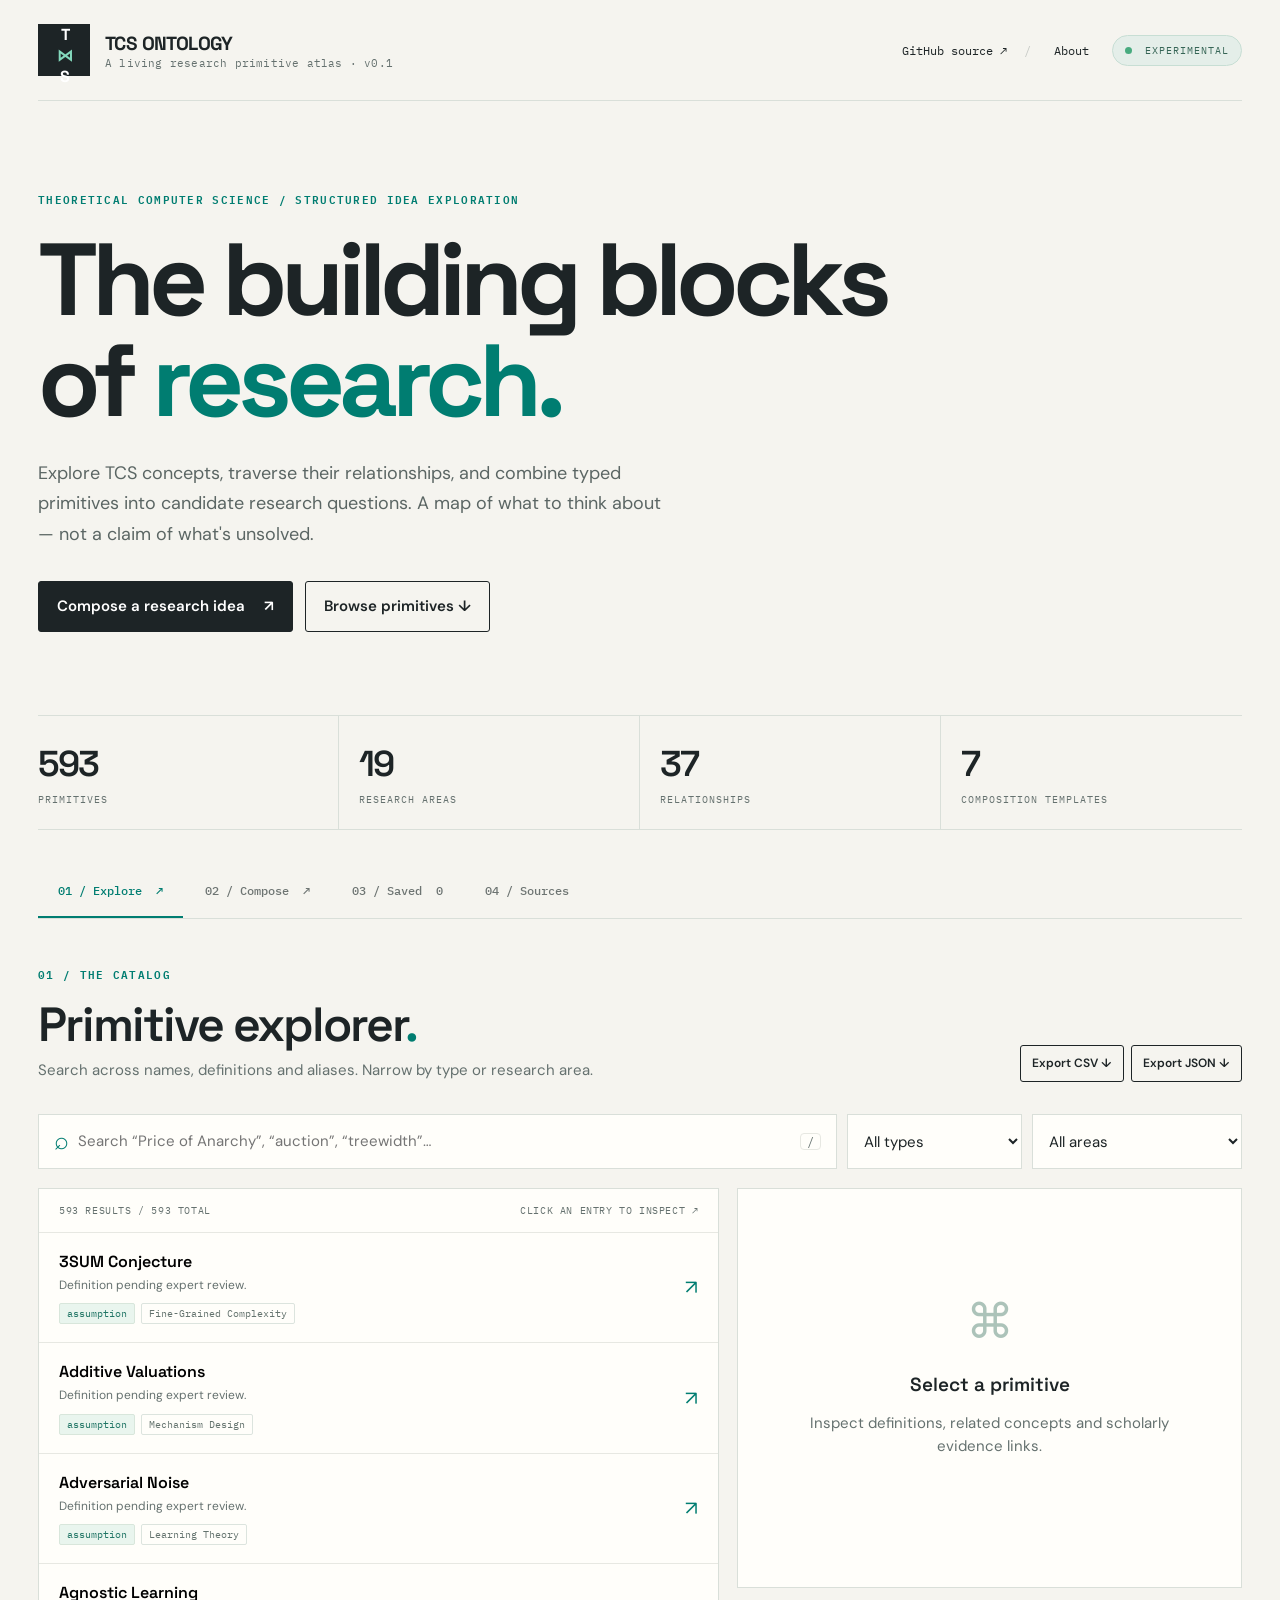
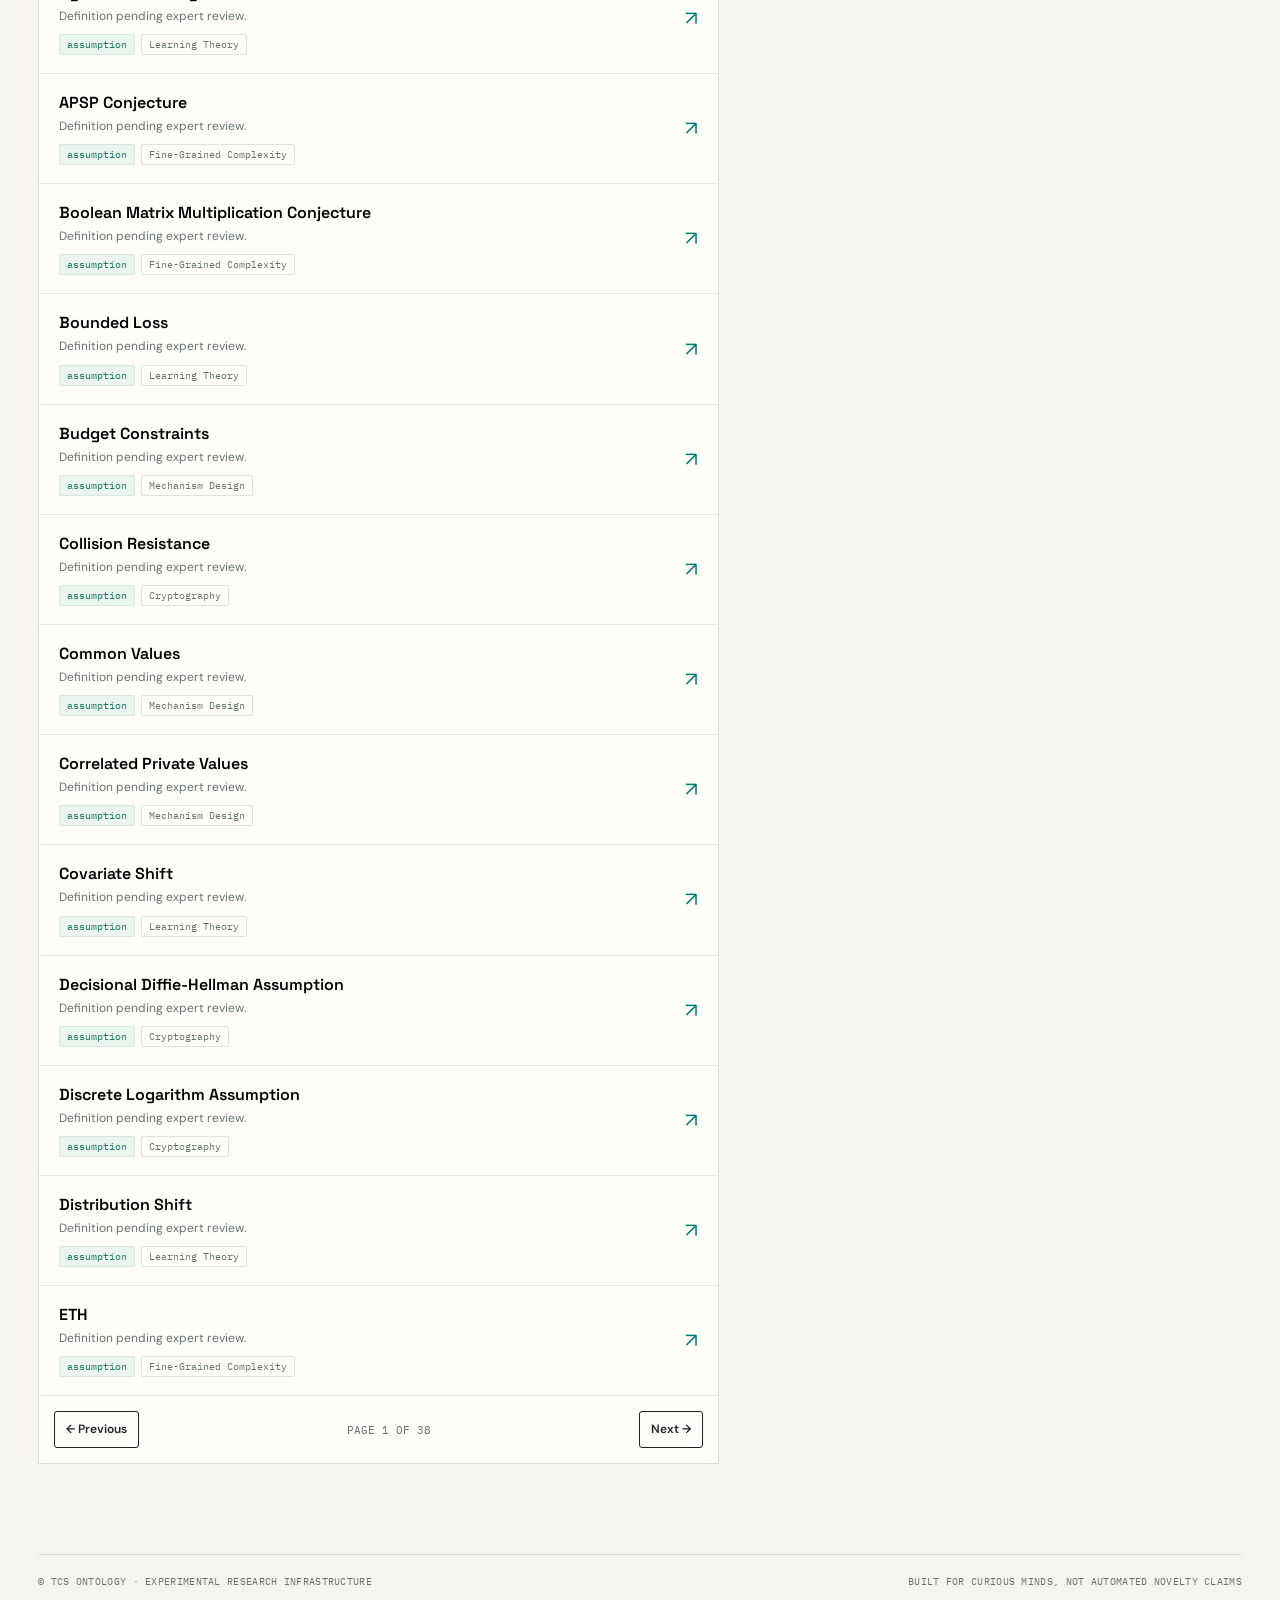
==== tcs-ontology/index.html @ 2e889391 "feat(tcs-ontology): launch interactive searchable atlas and typed idea composer" ====
<!doctype html>
<html lang="en"><head><meta charset="utf-8"/><meta name="viewport" content="width=device-width,initial-scale=1"/><meta name="description" content="TCS Ontology: a typed, open collection of theoretical computer science primitives and a research question composer."/><title>TCS Ontology — Primitive Atlas</title><link rel="stylesheet" href="./styles.css"></head>
<body>
<div class="shell">
<header class="site-head"><div class="logo"><div class="logo-mark">T<span>⋈</span>S</div><div><div class="brand">TCS ONTOLOGY</div><div class="tiny muted">A living research primitive atlas · v0.1</div></div></div><div class="head-right"><a href="https://github.com/wuwenhao2002/wuwenhao2002.github.io/tree/main/tcs-ontology" target="_blank" rel="noopener">GitHub source ↗</a><span class="sep">/</span><button class="text-btn" id="helpButton">About</button><span class="status"><span class="dot"></span> EXPERIMENTAL</span></div></header>
<section class="hero"><div class="eyebrow">THEORETICAL COMPUTER SCIENCE / STRUCTURED IDEA EXPLORATION</div><h1>The building blocks<br>of <em>research.</em></h1><p>Explore TCS concepts, traverse their relationships, and combine typed primitives into candidate research questions. A map of what to think about — not a claim of what's unsolved.</p><div class="hero-actions"><button class="primary" id="goComposer">Compose a research idea <span>↗</span></button><button class="secondary" id="goExplorer">Browse primitives ↓</button></div><div class="hero-grid"><div><strong id="statPrimitives">—</strong><span>PRIMITIVES</span></div><div><strong id="statFields">—</strong><span>RESEARCH AREAS</span></div><div><strong id="statRelations">—</strong><span>RELATIONSHIPS</span></div><div><strong id="statTemplates">—</strong><span>COMPOSITION TEMPLATES</span></div></div></section>
<div class="body-main">
<nav class="tabs" aria-label="Views"><button class="tab active" data-view="explore">01 / Explore <span>↗</span></button><button class="tab" data-view="compose">02 / Compose <span>↗</span></button><button class="tab" data-view="saved">03 / Saved <span id="savedCount">0</span></button><button class="tab" data-view="sources">04 / Sources</button></nav>
<section id="explore" class="view"><div class="section-head"><div><div class="eyebrow">01 / THE CATALOG</div><h2>Primitive explorer<span class="accent-dot">.</span></h2><p>Search across names, definitions and aliases. Narrow by type or research area.</p></div><div class="head-actions"><button class="secondary small" id="downloadCsv">Export CSV ↓</button><button class="secondary small" id="downloadJson">Export JSON ↓</button></div></div>
<div class="search-line"><label class="searchbox"><span class="searchicon">⌕</span><input id="search" type="search" placeholder="Search “Price of Anarchy”, “auction”, “treewidth”…" autocomplete="off"/><span class="shortcut">/</span></label><select id="kindFilter" aria-label="Filter type"><option value="">All types</option></select><select id="areaFilter" aria-label="Filter field"><option value="">All areas</option></select></div>
<div class="catalog-layout"><div class="results"><div class="results-meta"><span id="resultCount">Loading…</span><span>CLICK AN ENTRY TO INSPECT ↗</span></div><div class="result-list" id="resultList"></div><div class="pagination"><button class="secondary small" id="prevPage">← Previous</button><span id="pageNumber"></span><button class="secondary small" id="nextPage">Next →</button></div></div><aside class="inspector" id="inspector"><div class="empty-state"><div class="big-glyph">⌘</div><strong>Select a primitive</strong><p>Inspect definitions, related concepts and scholarly evidence links.</p></div></aside></div>
</section>
<section id="compose" class="view hidden"><div class="section-head"><div><div class="eyebrow">02 / THE IDEA LAB</div><h2>Research composer<span class="accent-dot">.</span></h2><p>Build candidate questions by combining primitives in typed slots, with contextual warnings.</p></div></div>
<div class="composer-grid"><div class="composer-form"><label class="field-label" for="ruleSelect">RESEARCH PATTERN</label><select id="ruleSelect"></select><p class="form-hint" id="ruleDesc"></p><div id="slotControls"></div><div class="composer-buttons"><button id="generateButton" class="primary">Generate candidate ↗</button><button id="shuffleButton" class="secondary">↻ Randomize slots</button></div><p class="caveat-inline">⚠ Suggested combinations are not necessarily well-posed, novel, or open research problems. Always specify mathematical models and verify literature.</p></div><div class="output"><div class="eyebrow">GENERATED HYPOTHESIS</div><div id="ideaOutput" class="generated-placeholder">Select a pattern and click “Generate candidate” to construct a research direction.</div><div class="output-actions"><button class="secondary small" id="saveIdea" disabled>☆ Save idea</button><button class="secondary small" id="copyIdea" disabled>Copy ↗</button><button class="secondary small" id="downloadIdeas">Export saved JSON ↓</button></div><div id="ideaEvidence"></div><div class="idea-notice"><strong>Interpretation ≠ validation</strong><p>A generated title is a prompt for investigation, not evidence of originality. The evidence box only reports manually linked literature; a blank result means “not checked.”</p></div></div></div>
</section>
<section id="saved" class="view hidden"><div class="section-head"><div><div class="eyebrow">03 / YOUR WORKSPACE</div><h2>Saved ideas<span class="accent-dot">.</span></h2><p>Saved locally in your browser. Export before clearing browser data or switching devices.</p></div></div><div id="savedList" class="saved-list"></div></section>
<section id="sources" class="view hidden"><div class="section-head"><div><div class="eyebrow">04 / PROVENANCE</div><h2>Sources & methodology<span class="accent-dot">.</span></h2><p>Source pointers, inspirations, and limits of this initial release.</p></div></div><div class="source-note">This is an <strong>original editorial seed</strong>, not a bulk import of OpenAlex or CSO. Bibliographic sources linked below are not endorsements of every ontology entry. Individual definitions require review. “Related literature” never implies a specific theorem unless its scope explicitly says so.</div><div id="sourceList" class="source-list"></div></section>
</div>
<footer><span>© TCS ONTOLOGY · EXPERIMENTAL RESEARCH INFRASTRUCTURE</span><span>BUILT FOR CURIOUS MINDS, NOT AUTOMATED NOVELTY CLAIMS</span></footer></div>
<div id="toast" class="toast" role="status" aria-live="polite"></div>
<dialog id="about"><form method="dialog"><button class="close-dialog" aria-label="Close">×</button></form><div class="eyebrow">ABOUT THE PROJECT</div><h2>TCS Ontology</h2><p>Machine-readable theoretical CS primitives and typed rules to help researchers and AI systems explore combinations of problems, models, methods, assumptions and properties.</p><p>Currently a curated-but-unreviewed seed covering multiple TCS areas. Blank definitions are deliberate TODOs. To propose corrections, open a GitHub pull request and include citations and precise mathematical scope.</p><p><a href="./README.md" target="_blank">Read project documentation ↗</a></p></dialog>
<script src="./app.js" defer></script></body></html>
---- tcs-ontology/styles.css ----
@import url('https://fonts.googleapis.com/css2?family=DM+Sans:wght@400;500;600;700&family=IBM+Plex+Mono:wght@400;500;600&family=Space+Grotesk:wght@400;500;600;700&display=swap');
:root{--bg:#f5f4ef;--panel:#fffefa;--ink:#1d2426;--muted:#65716f;--border:#d9dfd9;--line:#e7e8e2;--teal:#007d71;--tint:#e0f3ed;--orange:#e97238}
*{box-sizing:border-box}html{scroll-behavior:smooth}body{margin:0;background:var(--bg);color:var(--ink);font:15px/1.55 'DM Sans',sans-serif}button,input,select{font:inherit}button{cursor:pointer}a{color:inherit;text-decoration:none}a:hover{color:var(--teal)}.shell{max-width:1320px;margin:auto;padding:0 38px}.site-head{display:flex;align-items:center;justify-content:space-between;padding:24px 0;border-bottom:1px solid var(--border)}.logo{display:flex;align-items:center;gap:15px}.logo-mark{display:grid;place-items:center;width:52px;height:52px;background:var(--ink);color:white;font:700 16px 'Space Grotesk';letter-spacing:-2px}.logo-mark span{color:#83d8bc}.brand{font:700 19px 'Space Grotesk';letter-spacing:-.6px}.tiny{font:11px 'IBM Plex Mono';letter-spacing:.2px}.muted{color:var(--muted)}.head-right{display:flex;gap:17px;align-items:center;font:12px 'IBM Plex Mono'}.text-btn{background:none;border:0;color:inherit}.sep{color:#c6c9c5}.status{background:#e4eee9;border:1px solid #c7ded4;border-radius:100px;padding:8px 12px;color:#366556;font:10px 'IBM Plex Mono';letter-spacing:1px}.dot{display:inline-block;background:#48ab7f;width:7px;height:7px;border-radius:50%;margin-right:6px}.hero{padding:88px 0 0}.eyebrow{font:600 11px 'IBM Plex Mono',monospace;color:var(--teal);letter-spacing:1.3px}.hero h1{font:700 clamp(60px,8vw,112px)/.99 'Space Grotesk';letter-spacing:-6px;margin:21px 0 26px}.hero h1 em{font-style:normal;color:var(--teal)}.hero p{max-width:625px;font-size:18px;color:#5b6664;line-height:1.7}.hero-actions{display:flex;gap:12px;margin-top:31px}.primary,.secondary{display:inline-flex;align-items:center;justify-content:center;gap:19px;border-radius:3px;padding:13px 18px;border:1px solid var(--ink);font-weight:600;transition:.16s}.primary{background:var(--ink);color:white}.primary:hover{background:var(--teal);border-color:var(--teal)}.secondary{background:transparent;color:var(--ink)}.secondary:hover{background:#e6ece7}.small{padding:8px 11px;font-size:12px;gap:5px}.hero-grid{margin-top:83px;display:grid;grid-template-columns:repeat(4,1fr);border-top:1px solid var(--border);border-bottom:1px solid var(--border)}.hero-grid>div{display:flex;flex-direction:column;gap:6px;padding:25px 20px 23px;border-right:1px solid var(--border)}.hero-grid>div:first-child{padding-left:0}.hero-grid>div:last-child{border-right:none}.hero-grid strong{font:600 36px 'Space Grotesk';letter-spacing:-2px}.hero-grid span{font:10px 'IBM Plex Mono';color:var(--muted);letter-spacing:1px}.body-main{margin-top:35px}.tabs{display:flex;gap:2px;border-bottom:1px solid var(--border);flex-wrap:wrap}.tab{border:0;background:transparent;color:#6d7472;font:500 12px 'IBM Plex Mono';padding:18px 20px;border-bottom:2px solid transparent}.tab.active{color:var(--teal);border-bottom-color:var(--teal)}.tab span{margin-left:7px}.view{padding:45px 0 90px}.hidden{display:none!important}.section-head{display:flex;justify-content:space-between;align-items:end;gap:20px;margin-bottom:32px}.section-head h2{font:600 clamp(34px,4vw,48px) 'Space Grotesk';letter-spacing:-2px;margin:11px 0 4px}.section-head p{margin:0;color:var(--muted);max-width:610px}.accent-dot{color:var(--teal)}.head-actions{display:flex;gap:7px}.search-line{display:grid;grid-template-columns:1fr 175px 210px;gap:10px;margin-bottom:19px}.searchbox{display:flex;align-items:center;gap:9px;background:var(--panel);border:1px solid var(--border);padding:0 15px}.searchbox:focus-within{border-color:var(--teal)}.searchicon{font-size:25px;color:var(--teal)}input[type=search]{width:100%;padding:15px 0;border:0;background:none;outline:none;min-width:0}.shortcut{border:1px solid var(--line);padding:0 6px;color:var(--muted);border-radius:4px;font:12px 'IBM Plex Mono'}select{border:1px solid var(--border);background:var(--panel);padding:13px 12px;min-width:0;max-width:100%;color:var(--ink);outline-color:var(--teal)}.catalog-layout{display:grid;grid-template-columns:minmax(0,1.35fr) minmax(340px,1fr);gap:18px;align-items:start}.results,.inspector,.composer-form,.output{background:var(--panel);border:1px solid var(--border)}.results-meta{display:flex;justify-content:space-between;padding:15px 20px;border-bottom:1px solid var(--line);font:10px 'IBM Plex Mono';color:var(--muted);letter-spacing:.6px}.result-item{padding:18px 20px;border:0;border-bottom:1px solid var(--line);width:100%;text-align:left;background:transparent;display:flex;justify-content:space-between;align-items:center;gap:8px}.result-item:hover,.result-item.selected{background:#f0f6f1}.result-title{font:600 16px 'Space Grotesk';margin-bottom:4px}.result-desc{font-size:12px;color:var(--muted);line-height:1.6;display:-webkit-box;-webkit-box-orient:vertical;-webkit-line-clamp:2;overflow:hidden}.chips{display:flex;gap:6px;flex-wrap:wrap;margin-top:8px}.chip{display:inline-block;border:1px solid #dce4de;color:#64736e;padding:3px 7px;border-radius:2px;font:10px 'IBM Plex Mono'}.chip.kind{background:#e9f5ee;border-color:#d8e6db;color:#207565}.arrow{font-size:20px;color:var(--teal);flex-shrink:0}.pagination{display:flex;justify-content:space-between;align-items:center;gap:10px;padding:15px}.pagination span{font:11px 'IBM Plex Mono';color:var(--muted)}.inspector{position:sticky;top:15px;min-height:400px;padding:26px}.empty-state{text-align:center;padding:70px 30px;color:var(--muted)}.empty-state strong{display:block;color:var(--ink);font:600 19px 'Space Grotesk';margin:12px 0}.big-glyph{font-size:48px;color:#acc3b9}.detail-id{font:11px 'IBM Plex Mono';color:var(--teal);word-break:break-all}.detail-title{font:600 30px/1.2 'Space Grotesk';letter-spacing:-1px;margin:15px 0}.detail-intro{color:#505f5b;line-height:1.8}.detail-sub{font:600 11px 'IBM Plex Mono';letter-spacing:.8px;margin:23px 0 10px;color:#67736e}.detail-link{background:#f1f5f0;border:1px solid #e1e7df;display:inline-flex;padding:7px 10px;margin:4px 5px 0 0;font-size:12px;color:var(--teal);text-align:left}.detail-link:hover{background:#dfece3}.detail-pair{display:grid;grid-template-columns:105px 1fr;border-bottom:1px solid var(--line);padding:10px 0;font-size:12px;gap:10px}.detail-pair span:first-child{color:var(--muted)}.review{display:inline-flex;background:#fff1d9;color:#88611b;padding:5px 8px;font:10px 'IBM Plex Mono';margin-top:8px}.composer-grid{display:grid;grid-template-columns:minmax(0,.95fr) minmax(0,1.05fr);gap:20px}.composer-form,.output{padding:27px}.field-label{display:block;margin:0 0 8px;color:#59655f;letter-spacing:1px;font:11px 'IBM Plex Mono'}.composer-form select{display:block;width:100%;margin-bottom:11px}.form-hint,.caveat-inline{color:var(--muted);font-size:12px;line-height:1.7}.slot-row{margin-top:22px}.composer-buttons{display:flex;flex-wrap:wrap;gap:9px;margin-top:28px}.caveat-inline{margin-top:22px;border-top:1px solid var(--line);padding-top:15px}.output{background:#19322e;color:#e9f1eb;min-height:380px}.output .eyebrow{color:#91dbbc}.generated-placeholder{font:500 26px/1.35 'Space Grotesk';margin:32px 0 45px;letter-spacing:-.7px;color:#e2eae4;min-height:70px}.output-actions{display:flex;flex-wrap:wrap;gap:8px}.output .secondary{border-color:#59726c;color:#e9f4ef}.output .secondary:hover{background:#31514a}.output button:disabled{opacity:.35;cursor:not-allowed}.idea-notice{border-top:1px solid #36524b;margin-top:33px;padding-top:22px;font-size:12px;color:#a8bfb7}.idea-notice strong{color:#cde5d7}.evidence{background:#25443b;border:1px solid #4a695f;margin-top:22px;padding:14px;font-size:12px;line-height:1.7}.evidence a{color:#a3e0c0;text-decoration:underline}.saved-list{display:grid;gap:12px}.saved-item{background:var(--panel);border:1px solid var(--border);padding:20px;display:flex;gap:14px;justify-content:space-between}.saved-item strong{font:600 18px 'Space Grotesk';display:block}.saved-item small{color:var(--muted)}.saved-empty{padding:50px;text-align:center;border:1px dashed var(--border);color:var(--muted)}.source-note{background:#edf3ed;border-left:3px solid var(--teal);padding:17px 20px;line-height:1.7;color:#4a6057}.source-list{display:grid;grid-template-columns:1fr 1fr;gap:12px;margin-top:20px}.source{background:var(--panel);border:1px solid var(--border);padding:20px}.source h3{font:600 17px 'Space Grotesk';margin:4px 0}.source p{font-size:12px;color:var(--muted);margin-bottom:0}.source-label{font:10px 'IBM Plex Mono';color:var(--teal)}.toast{position:fixed;bottom:26px;right:30px;background:var(--ink);color:white;padding:11px 16px;font-size:12px;box-shadow:0 10px 25px #0002;opacity:0;pointer-events:none;transform:translateY(8px);transition:.2s}.toast.show{opacity:1;transform:translateY(0)}footer{border-top:1px solid var(--border);display:flex;justify-content:space-between;gap:12px;padding:20px 0 35px;font:10px 'IBM Plex Mono';letter-spacing:.3px;color:var(--muted)}dialog{max-width:560px;width:calc(100vw - 30px);border:1px solid var(--border);padding:30px;background:var(--panel);box-shadow:0 20px 50px #0004}dialog::backdrop{background:#101e1bbb}dialog h2{font:600 30px 'Space Grotesk'}dialog p{color:var(--muted)}dialog a{text-decoration:underline}.close-dialog{border:0;background:transparent;font-size:26px;float:right}
@media(max-width:950px){.shell{padding:0 20px}.catalog-layout{grid-template-columns:1fr}.inspector{position:static}.composer-grid{grid-template-columns:1fr}.search-line{grid-template-columns:1fr 1fr}.searchbox{grid-column:1/-1}.hero h1{letter-spacing:-4px}.head-right .sep,.head-right .status{display:none}}
@media(max-width:650px){.site-head{align-items:start}.head-right{gap:10px}.head-right a{display:none}.hero{padding-top:60px}.hero h1{font-size:58px;letter-spacing:-4px}.hero p{font-size:16px}.hero-grid{grid-template-columns:repeat(2,1fr);margin-top:55px}.hero-grid>div:nth-child(2){border-right:0}.hero-grid>div:nth-child(3){padding-left:0;border-top:1px solid var(--border)}.hero-grid>div:nth-child(4){border-top:1px solid var(--border)}.section-head{display:block}.head-actions{margin-top:17px}.search-line{grid-template-columns:1fr}.searchbox{grid-column:1}.tabs .tab{padding:13px 9px;font-size:10px}.source-list{grid-template-columns:1fr}footer{display:block}.hero-actions{flex-direction:column;align-items:start}.composer-form,.output{padding:20px}.generated-placeholder{font-size:24px}}
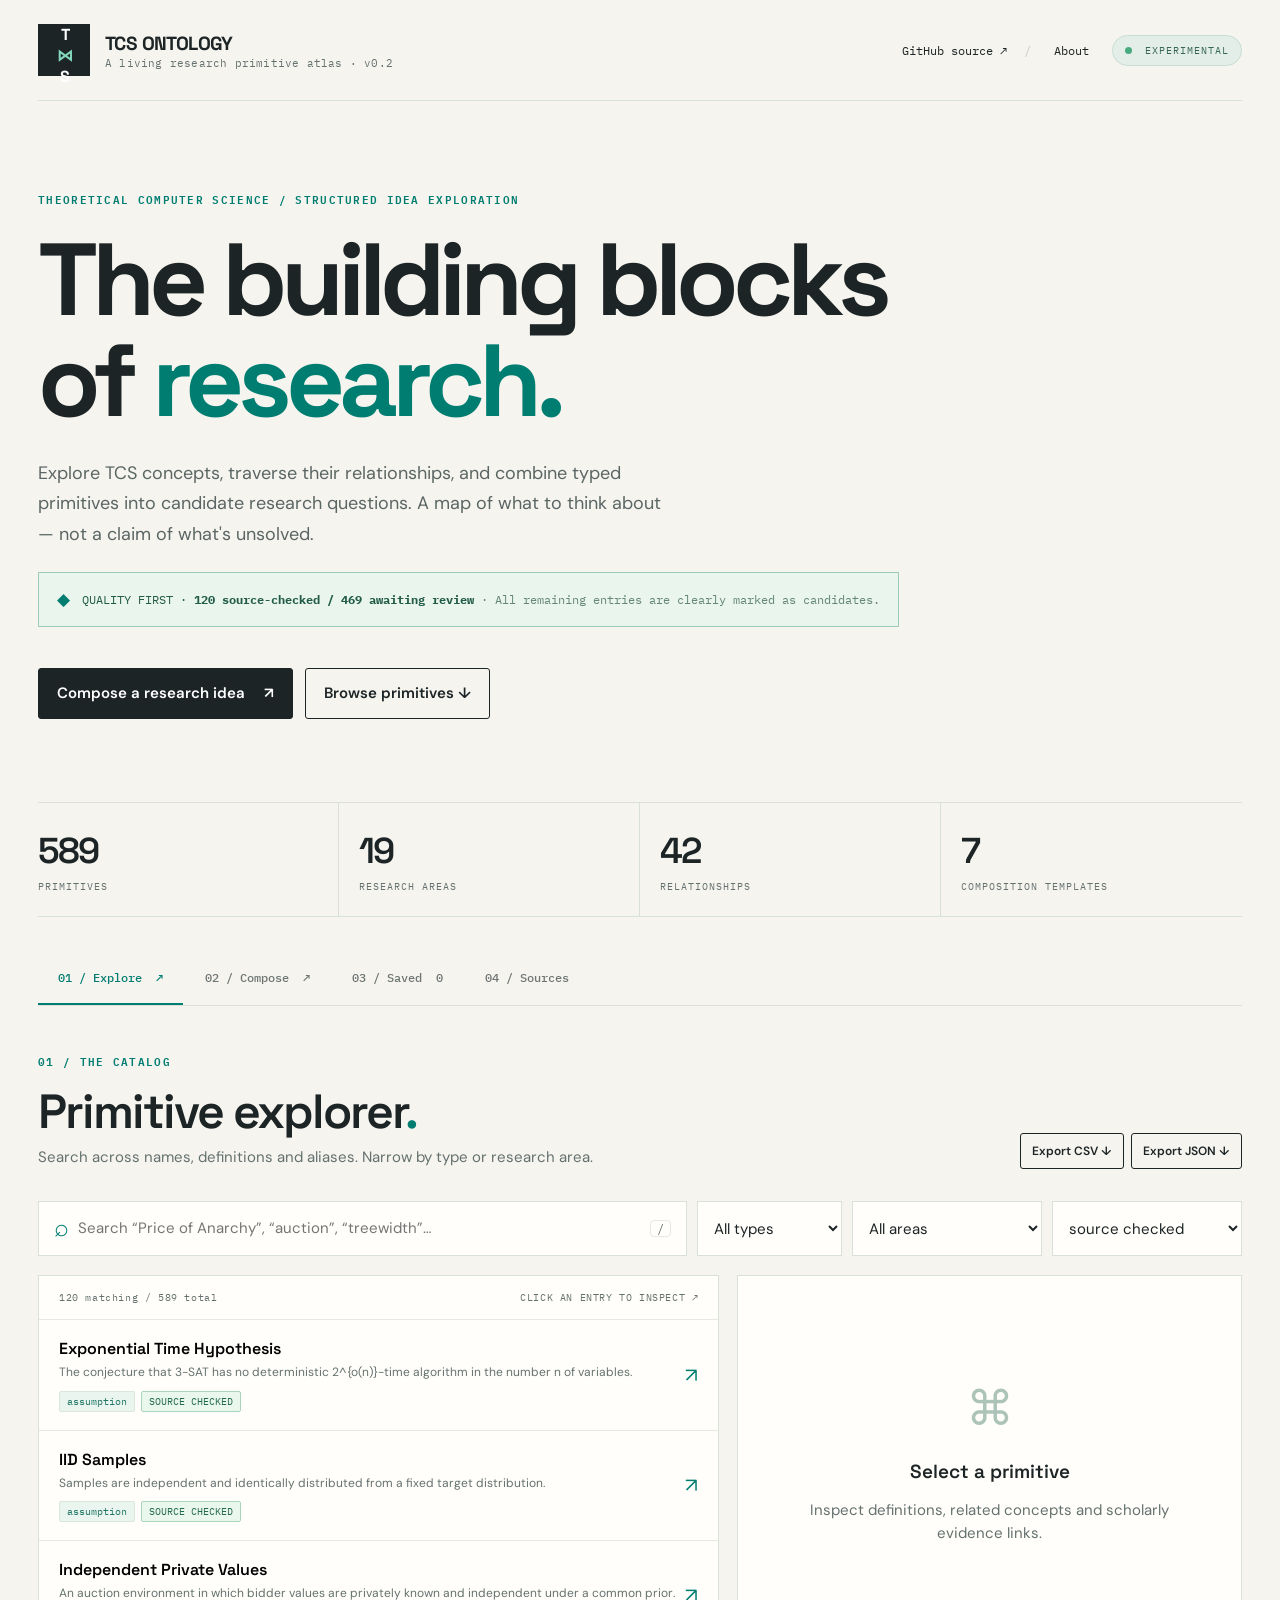
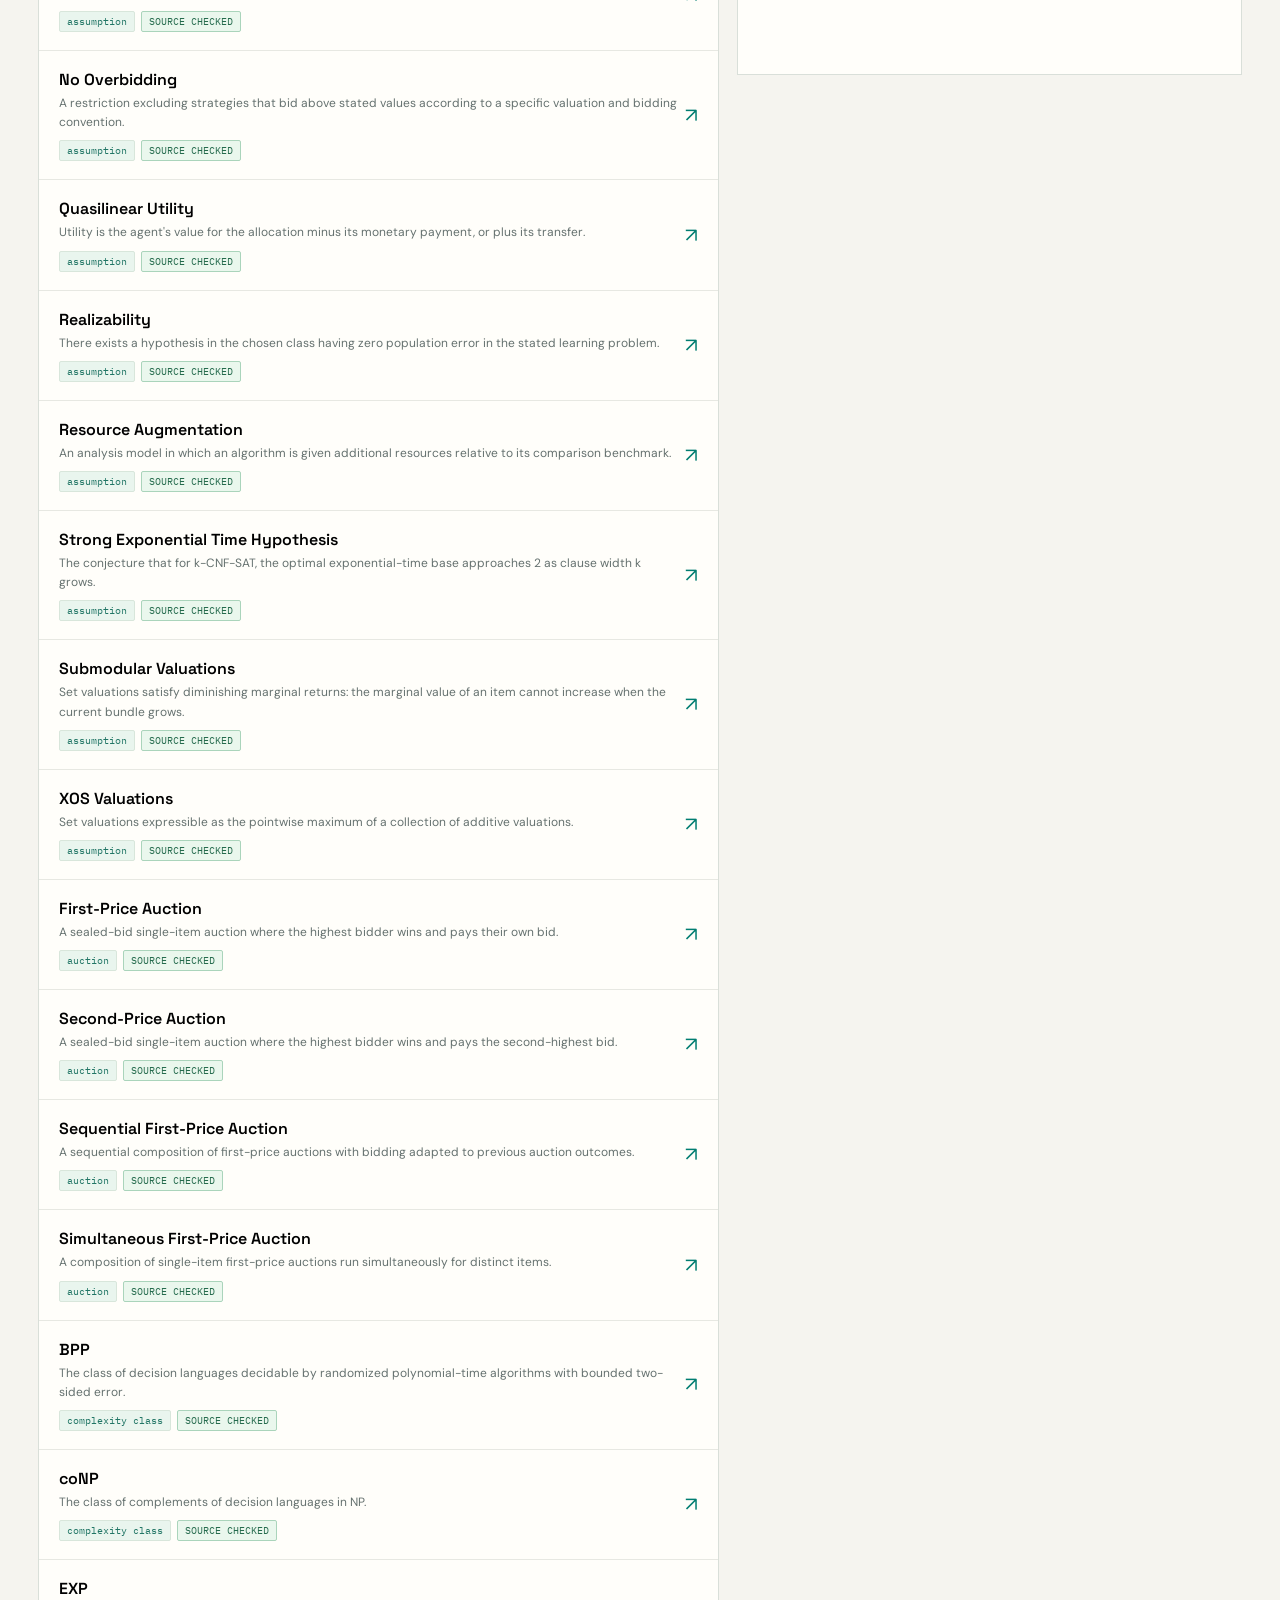
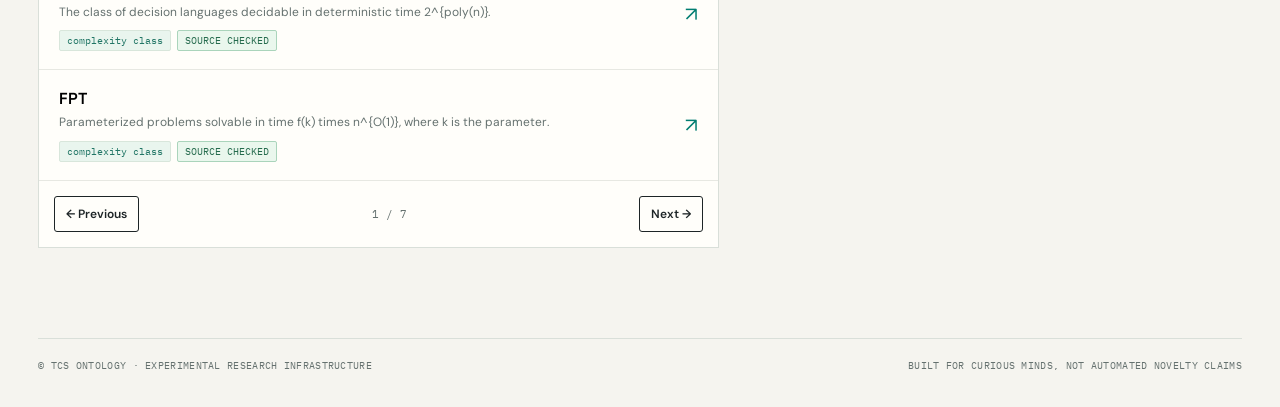
==== commit e067eaf1: "feat(ui): quality-first catalog, evidence graph, constrained composer and safe deep links" ====
--- a/tcs-ontology/index.html
+++ b/tcs-ontology/index.html
@@ -2,19 +2,19 @@
 <html lang="en"><head><meta charset="utf-8"/><meta name="viewport" content="width=device-width,initial-scale=1"/><meta name="description" content="TCS Ontology: a typed, open collection of theoretical computer science primitives and a research question composer."/><title>TCS Ontology — Primitive Atlas</title><link rel="stylesheet" href="./styles.css"></head>
 <body>
 <div class="shell">
-<header class="site-head"><div class="logo"><div class="logo-mark">T<span>⋈</span>S</div><div><div class="brand">TCS ONTOLOGY</div><div class="tiny muted">A living research primitive atlas · v0.1</div></div></div><div class="head-right"><a href="https://github.com/wuwenhao2002/wuwenhao2002.github.io/tree/main/tcs-ontology" target="_blank" rel="noopener">GitHub source ↗</a><span class="sep">/</span><button class="text-btn" id="helpButton">About</button><span class="status"><span class="dot"></span> EXPERIMENTAL</span></div></header>
-<section class="hero"><div class="eyebrow">THEORETICAL COMPUTER SCIENCE / STRUCTURED IDEA EXPLORATION</div><h1>The building blocks<br>of <em>research.</em></h1><p>Explore TCS concepts, traverse their relationships, and combine typed primitives into candidate research questions. A map of what to think about — not a claim of what's unsolved.</p><div class="hero-actions"><button class="primary" id="goComposer">Compose a research idea <span>↗</span></button><button class="secondary" id="goExplorer">Browse primitives ↓</button></div><div class="hero-grid"><div><strong id="statPrimitives">—</strong><span>PRIMITIVES</span></div><div><strong id="statFields">—</strong><span>RESEARCH AREAS</span></div><div><strong id="statRelations">—</strong><span>RELATIONSHIPS</span></div><div><strong id="statTemplates">—</strong><span>COMPOSITION TEMPLATES</span></div></div></section>
+<header class="site-head"><div class="logo"><div class="logo-mark">T<span>⋈</span>S</div><div><div class="brand">TCS ONTOLOGY</div><div class="tiny muted">A living research primitive atlas · v0.2</div></div></div><div class="head-right"><a href="https://github.com/wuwenhao2002/wuwenhao2002.github.io/tree/main/tcs-ontology" target="_blank" rel="noopener">GitHub source ↗</a><span class="sep">/</span><button class="text-btn" id="helpButton">About</button><span class="status"><span class="dot"></span> EXPERIMENTAL</span></div></header>
+<section class="hero"><div class="eyebrow">THEORETICAL COMPUTER SCIENCE / STRUCTURED IDEA EXPLORATION</div><h1>The building blocks<br>of <em>research.</em></h1><p>Explore TCS concepts, traverse their relationships, and combine typed primitives into candidate research questions. A map of what to think about — not a claim of what's unsolved.</p><div class="quality-banner"><span class="quality-icon">◆</span><span>QUALITY FIRST · <strong id="reviewedStat">Loading reviewed coverage…</strong><span class="quality-sub"> · All remaining entries are clearly marked as candidates.</span></span></div><div class="hero-actions"><button class="primary" id="goComposer">Compose a research idea <span>↗</span></button><button class="secondary" id="goExplorer">Browse primitives ↓</button></div><div class="hero-grid"><div><strong id="statPrimitives">—</strong><span>PRIMITIVES</span></div><div><strong id="statFields">—</strong><span>RESEARCH AREAS</span></div><div><strong id="statRelations">—</strong><span>RELATIONSHIPS</span></div><div><strong id="statTemplates">—</strong><span>COMPOSITION TEMPLATES</span></div></div></section>
 <div class="body-main">
 <nav class="tabs" aria-label="Views"><button class="tab active" data-view="explore">01 / Explore <span>↗</span></button><button class="tab" data-view="compose">02 / Compose <span>↗</span></button><button class="tab" data-view="saved">03 / Saved <span id="savedCount">0</span></button><button class="tab" data-view="sources">04 / Sources</button></nav>
 <section id="explore" class="view"><div class="section-head"><div><div class="eyebrow">01 / THE CATALOG</div><h2>Primitive explorer<span class="accent-dot">.</span></h2><p>Search across names, definitions and aliases. Narrow by type or research area.</p></div><div class="head-actions"><button class="secondary small" id="downloadCsv">Export CSV ↓</button><button class="secondary small" id="downloadJson">Export JSON ↓</button></div></div>
-<div class="search-line"><label class="searchbox"><span class="searchicon">⌕</span><input id="search" type="search" placeholder="Search “Price of Anarchy”, “auction”, “treewidth”…" autocomplete="off"/><span class="shortcut">/</span></label><select id="kindFilter" aria-label="Filter type"><option value="">All types</option></select><select id="areaFilter" aria-label="Filter field"><option value="">All areas</option></select></div>
+<div id="loadingState" class="loading-state" role="status">Loading validated knowledge base…</div><div class="search-line"><label class="searchbox"><span class="searchicon">⌕</span><input id="search" type="search" placeholder="Search “Price of Anarchy”, “auction”, “treewidth”…" autocomplete="off"/><span class="shortcut">/</span></label><select id="kindFilter" aria-label="Filter type"><option value="">All types</option></select><select id="areaFilter" aria-label="Filter field"><option value="">All areas</option></select><select id="reviewFilter" aria-label="Filter review status"><option value="source_checked">Source checked</option></select></div>
 <div class="catalog-layout"><div class="results"><div class="results-meta"><span id="resultCount">Loading…</span><span>CLICK AN ENTRY TO INSPECT ↗</span></div><div class="result-list" id="resultList"></div><div class="pagination"><button class="secondary small" id="prevPage">← Previous</button><span id="pageNumber"></span><button class="secondary small" id="nextPage">Next →</button></div></div><aside class="inspector" id="inspector"><div class="empty-state"><div class="big-glyph">⌘</div><strong>Select a primitive</strong><p>Inspect definitions, related concepts and scholarly evidence links.</p></div></aside></div>
 </section>
 <section id="compose" class="view hidden"><div class="section-head"><div><div class="eyebrow">02 / THE IDEA LAB</div><h2>Research composer<span class="accent-dot">.</span></h2><p>Build candidate questions by combining primitives in typed slots, with contextual warnings.</p></div></div>
-<div class="composer-grid"><div class="composer-form"><label class="field-label" for="ruleSelect">RESEARCH PATTERN</label><select id="ruleSelect"></select><p class="form-hint" id="ruleDesc"></p><div id="slotControls"></div><div class="composer-buttons"><button id="generateButton" class="primary">Generate candidate ↗</button><button id="shuffleButton" class="secondary">↻ Randomize slots</button></div><p class="caveat-inline">⚠ Suggested combinations are not necessarily well-posed, novel, or open research problems. Always specify mathematical models and verify literature.</p></div><div class="output"><div class="eyebrow">GENERATED HYPOTHESIS</div><div id="ideaOutput" class="generated-placeholder">Select a pattern and click “Generate candidate” to construct a research direction.</div><div class="output-actions"><button class="secondary small" id="saveIdea" disabled>☆ Save idea</button><button class="secondary small" id="copyIdea" disabled>Copy ↗</button><button class="secondary small" id="downloadIdeas">Export saved JSON ↓</button></div><div id="ideaEvidence"></div><div class="idea-notice"><strong>Interpretation ≠ validation</strong><p>A generated title is a prompt for investigation, not evidence of originality. The evidence box only reports manually linked literature; a blank result means “not checked.”</p></div></div></div>
+<div class="composer-policy"><label><input type="checkbox" checked id="composerChecked"/> Prefer source-checked primitives only</label><p>Mathematical compatibility is scoped to explicitly described models. Known incompatible tuples are excluded; unlisted combinations remain unverified.</p></div><div class="composer-grid"><div class="composer-form"><label class="field-label" for="ruleSelect">RESEARCH PATTERN</label><select id="ruleSelect"></select><p class="form-hint" id="ruleDesc"></p><div id="slotControls"></div><div class="composer-buttons"><button id="generateButton" class="primary">Generate candidate ↗</button><button id="shuffleButton" class="secondary">↻ Randomize slots</button></div><p class="caveat-inline">⚠ Suggested combinations are not necessarily well-posed, novel, or open research problems. Always specify mathematical models and verify literature.</p></div><div class="output"><div class="eyebrow">GENERATED HYPOTHESIS</div><div id="ideaOutput" class="generated-placeholder">Select a pattern and click “Generate candidate” to construct a research direction.</div><div class="output-actions"><button class="secondary small" id="saveIdea" disabled>☆ Save idea</button><button class="secondary small" id="copyIdea" disabled>Copy ↗</button><button class="secondary small" id="downloadIdeas">Export saved JSON ↓</button></div><div id="ideaEvidence"></div><div class="idea-notice"><strong>Interpretation ≠ validation</strong><p>A generated title is a prompt for investigation, not evidence of originality. The evidence box only reports manually linked literature; a blank result means “not checked.”</p></div></div></div>
 </section>
 <section id="saved" class="view hidden"><div class="section-head"><div><div class="eyebrow">03 / YOUR WORKSPACE</div><h2>Saved ideas<span class="accent-dot">.</span></h2><p>Saved locally in your browser. Export before clearing browser data or switching devices.</p></div></div><div id="savedList" class="saved-list"></div></section>
-<section id="sources" class="view hidden"><div class="section-head"><div><div class="eyebrow">04 / PROVENANCE</div><h2>Sources & methodology<span class="accent-dot">.</span></h2><p>Source pointers, inspirations, and limits of this initial release.</p></div></div><div class="source-note">This is an <strong>original editorial seed</strong>, not a bulk import of OpenAlex or CSO. Bibliographic sources linked below are not endorsements of every ontology entry. Individual definitions require review. “Related literature” never implies a specific theorem unless its scope explicitly says so.</div><div id="sourceList" class="source-list"></div></section>
+<section id="sources" class="view hidden"><div class="section-head"><div><div class="eyebrow">04 / PROVENANCE</div><h2>Sources & methodology<span class="accent-dot">.</span></h2><p>Source pointers, inspirations, and limits of this initial release.</p></div></div><div id="sourceSummary" class="quality-counter">Loading provenance coverage…</div><div class="source-note">This is an <strong>original editorial seed</strong>, not a bulk import of OpenAlex or CSO. Bibliographic sources linked below are not endorsements of every ontology entry. Individual definitions require review. “Related literature” never implies a specific theorem unless its scope explicitly says so.</div><div id="sourceList" class="source-list"></div></section>
 </div>
 <footer><span>© TCS ONTOLOGY · EXPERIMENTAL RESEARCH INFRASTRUCTURE</span><span>BUILT FOR CURIOUS MINDS, NOT AUTOMATED NOVELTY CLAIMS</span></footer></div>
 <div id="toast" class="toast" role="status" aria-live="polite"></div>
--- a/tcs-ontology/styles.css
+++ b/tcs-ontology/styles.css
@@ -2,4 +2,20 @@
 :root{--bg:#f5f4ef;--panel:#fffefa;--ink:#1d2426;--muted:#65716f;--border:#d9dfd9;--line:#e7e8e2;--teal:#007d71;--tint:#e0f3ed;--orange:#e97238}
 *{box-sizing:border-box}html{scroll-behavior:smooth}body{margin:0;background:var(--bg);color:var(--ink);font:15px/1.55 'DM Sans',sans-serif}button,input,select{font:inherit}button{cursor:pointer}a{color:inherit;text-decoration:none}a:hover{color:var(--teal)}.shell{max-width:1320px;margin:auto;padding:0 38px}.site-head{display:flex;align-items:center;justify-content:space-between;padding:24px 0;border-bottom:1px solid var(--border)}.logo{display:flex;align-items:center;gap:15px}.logo-mark{display:grid;place-items:center;width:52px;height:52px;background:var(--ink);color:white;font:700 16px 'Space Grotesk';letter-spacing:-2px}.logo-mark span{color:#83d8bc}.brand{font:700 19px 'Space Grotesk';letter-spacing:-.6px}.tiny{font:11px 'IBM Plex Mono';letter-spacing:.2px}.muted{color:var(--muted)}.head-right{display:flex;gap:17px;align-items:center;font:12px 'IBM Plex Mono'}.text-btn{background:none;border:0;color:inherit}.sep{color:#c6c9c5}.status{background:#e4eee9;border:1px solid #c7ded4;border-radius:100px;padding:8px 12px;color:#366556;font:10px 'IBM Plex Mono';letter-spacing:1px}.dot{display:inline-block;background:#48ab7f;width:7px;height:7px;border-radius:50%;margin-right:6px}.hero{padding:88px 0 0}.eyebrow{font:600 11px 'IBM Plex Mono',monospace;color:var(--teal);letter-spacing:1.3px}.hero h1{font:700 clamp(60px,8vw,112px)/.99 'Space Grotesk';letter-spacing:-6px;margin:21px 0 26px}.hero h1 em{font-style:normal;color:var(--teal)}.hero p{max-width:625px;font-size:18px;color:#5b6664;line-height:1.7}.hero-actions{display:flex;gap:12px;margin-top:31px}.primary,.secondary{display:inline-flex;align-items:center;justify-content:center;gap:19px;border-radius:3px;padding:13px 18px;border:1px solid var(--ink);font-weight:600;transition:.16s}.primary{background:var(--ink);color:white}.primary:hover{background:var(--teal);border-color:var(--teal)}.secondary{background:transparent;color:var(--ink)}.secondary:hover{background:#e6ece7}.small{padding:8px 11px;font-size:12px;gap:5px}.hero-grid{margin-top:83px;display:grid;grid-template-columns:repeat(4,1fr);border-top:1px solid var(--border);border-bottom:1px solid var(--border)}.hero-grid>div{display:flex;flex-direction:column;gap:6px;padding:25px 20px 23px;border-right:1px solid var(--border)}.hero-grid>div:first-child{padding-left:0}.hero-grid>div:last-child{border-right:none}.hero-grid strong{font:600 36px 'Space Grotesk';letter-spacing:-2px}.hero-grid span{font:10px 'IBM Plex Mono';color:var(--muted);letter-spacing:1px}.body-main{margin-top:35px}.tabs{display:flex;gap:2px;border-bottom:1px solid var(--border);flex-wrap:wrap}.tab{border:0;background:transparent;color:#6d7472;font:500 12px 'IBM Plex Mono';padding:18px 20px;border-bottom:2px solid transparent}.tab.active{color:var(--teal);border-bottom-color:var(--teal)}.tab span{margin-left:7px}.view{padding:45px 0 90px}.hidden{display:none!important}.section-head{display:flex;justify-content:space-between;align-items:end;gap:20px;margin-bottom:32px}.section-head h2{font:600 clamp(34px,4vw,48px) 'Space Grotesk';letter-spacing:-2px;margin:11px 0 4px}.section-head p{margin:0;color:var(--muted);max-width:610px}.accent-dot{color:var(--teal)}.head-actions{display:flex;gap:7px}.search-line{display:grid;grid-template-columns:1fr 175px 210px;gap:10px;margin-bottom:19px}.searchbox{display:flex;align-items:center;gap:9px;background:var(--panel);border:1px solid var(--border);padding:0 15px}.searchbox:focus-within{border-color:var(--teal)}.searchicon{font-size:25px;color:var(--teal)}input[type=search]{width:100%;padding:15px 0;border:0;background:none;outline:none;min-width:0}.shortcut{border:1px solid var(--line);padding:0 6px;color:var(--muted);border-radius:4px;font:12px 'IBM Plex Mono'}select{border:1px solid var(--border);background:var(--panel);padding:13px 12px;min-width:0;max-width:100%;color:var(--ink);outline-color:var(--teal)}.catalog-layout{display:grid;grid-template-columns:minmax(0,1.35fr) minmax(340px,1fr);gap:18px;align-items:start}.results,.inspector,.composer-form,.output{background:var(--panel);border:1px solid var(--border)}.results-meta{display:flex;justify-content:space-between;padding:15px 20px;border-bottom:1px solid var(--line);font:10px 'IBM Plex Mono';color:var(--muted);letter-spacing:.6px}.result-item{padding:18px 20px;border:0;border-bottom:1px solid var(--line);width:100%;text-align:left;background:transparent;display:flex;justify-content:space-between;align-items:center;gap:8px}.result-item:hover,.result-item.selected{background:#f0f6f1}.result-title{font:600 16px 'Space Grotesk';margin-bottom:4px}.result-desc{font-size:12px;color:var(--muted);line-height:1.6;display:-webkit-box;-webkit-box-orient:vertical;-webkit-line-clamp:2;overflow:hidden}.chips{display:flex;gap:6px;flex-wrap:wrap;margin-top:8px}.chip{display:inline-block;border:1px solid #dce4de;color:#64736e;padding:3px 7px;border-radius:2px;font:10px 'IBM Plex Mono'}.chip.kind{background:#e9f5ee;border-color:#d8e6db;color:#207565}.arrow{font-size:20px;color:var(--teal);flex-shrink:0}.pagination{display:flex;justify-content:space-between;align-items:center;gap:10px;padding:15px}.pagination span{font:11px 'IBM Plex Mono';color:var(--muted)}.inspector{position:sticky;top:15px;min-height:400px;padding:26px}.empty-state{text-align:center;padding:70px 30px;color:var(--muted)}.empty-state strong{display:block;color:var(--ink);font:600 19px 'Space Grotesk';margin:12px 0}.big-glyph{font-size:48px;color:#acc3b9}.detail-id{font:11px 'IBM Plex Mono';color:var(--teal);word-break:break-all}.detail-title{font:600 30px/1.2 'Space Grotesk';letter-spacing:-1px;margin:15px 0}.detail-intro{color:#505f5b;line-height:1.8}.detail-sub{font:600 11px 'IBM Plex Mono';letter-spacing:.8px;margin:23px 0 10px;color:#67736e}.detail-link{background:#f1f5f0;border:1px solid #e1e7df;display:inline-flex;padding:7px 10px;margin:4px 5px 0 0;font-size:12px;color:var(--teal);text-align:left}.detail-link:hover{background:#dfece3}.detail-pair{display:grid;grid-template-columns:105px 1fr;border-bottom:1px solid var(--line);padding:10px 0;font-size:12px;gap:10px}.detail-pair span:first-child{color:var(--muted)}.review{display:inline-flex;background:#fff1d9;color:#88611b;padding:5px 8px;font:10px 'IBM Plex Mono';margin-top:8px}.composer-grid{display:grid;grid-template-columns:minmax(0,.95fr) minmax(0,1.05fr);gap:20px}.composer-form,.output{padding:27px}.field-label{display:block;margin:0 0 8px;color:#59655f;letter-spacing:1px;font:11px 'IBM Plex Mono'}.composer-form select{display:block;width:100%;margin-bottom:11px}.form-hint,.caveat-inline{color:var(--muted);font-size:12px;line-height:1.7}.slot-row{margin-top:22px}.composer-buttons{display:flex;flex-wrap:wrap;gap:9px;margin-top:28px}.caveat-inline{margin-top:22px;border-top:1px solid var(--line);padding-top:15px}.output{background:#19322e;color:#e9f1eb;min-height:380px}.output .eyebrow{color:#91dbbc}.generated-placeholder{font:500 26px/1.35 'Space Grotesk';margin:32px 0 45px;letter-spacing:-.7px;color:#e2eae4;min-height:70px}.output-actions{display:flex;flex-wrap:wrap;gap:8px}.output .secondary{border-color:#59726c;color:#e9f4ef}.output .secondary:hover{background:#31514a}.output button:disabled{opacity:.35;cursor:not-allowed}.idea-notice{border-top:1px solid #36524b;margin-top:33px;padding-top:22px;font-size:12px;color:#a8bfb7}.idea-notice strong{color:#cde5d7}.evidence{background:#25443b;border:1px solid #4a695f;margin-top:22px;padding:14px;font-size:12px;line-height:1.7}.evidence a{color:#a3e0c0;text-decoration:underline}.saved-list{display:grid;gap:12px}.saved-item{background:var(--panel);border:1px solid var(--border);padding:20px;display:flex;gap:14px;justify-content:space-between}.saved-item strong{font:600 18px 'Space Grotesk';display:block}.saved-item small{color:var(--muted)}.saved-empty{padding:50px;text-align:center;border:1px dashed var(--border);color:var(--muted)}.source-note{background:#edf3ed;border-left:3px solid var(--teal);padding:17px 20px;line-height:1.7;color:#4a6057}.source-list{display:grid;grid-template-columns:1fr 1fr;gap:12px;margin-top:20px}.source{background:var(--panel);border:1px solid var(--border);padding:20px}.source h3{font:600 17px 'Space Grotesk';margin:4px 0}.source p{font-size:12px;color:var(--muted);margin-bottom:0}.source-label{font:10px 'IBM Plex Mono';color:var(--teal)}.toast{position:fixed;bottom:26px;right:30px;background:var(--ink);color:white;padding:11px 16px;font-size:12px;box-shadow:0 10px 25px #0002;opacity:0;pointer-events:none;transform:translateY(8px);transition:.2s}.toast.show{opacity:1;transform:translateY(0)}footer{border-top:1px solid var(--border);display:flex;justify-content:space-between;gap:12px;padding:20px 0 35px;font:10px 'IBM Plex Mono';letter-spacing:.3px;color:var(--muted)}dialog{max-width:560px;width:calc(100vw - 30px);border:1px solid var(--border);padding:30px;background:var(--panel);box-shadow:0 20px 50px #0004}dialog::backdrop{background:#101e1bbb}dialog h2{font:600 30px 'Space Grotesk'}dialog p{color:var(--muted)}dialog a{text-decoration:underline}.close-dialog{border:0;background:transparent;font-size:26px;float:right}
 @media(max-width:950px){.shell{padding:0 20px}.catalog-layout{grid-template-columns:1fr}.inspector{position:static}.composer-grid{grid-template-columns:1fr}.search-line{grid-template-columns:1fr 1fr}.searchbox{grid-column:1/-1}.hero h1{letter-spacing:-4px}.head-right .sep,.head-right .status{display:none}}
-@media(max-width:650px){.site-head{align-items:start}.head-right{gap:10px}.head-right a{display:none}.hero{padding-top:60px}.hero h1{font-size:58px;letter-spacing:-4px}.hero p{font-size:16px}.hero-grid{grid-template-columns:repeat(2,1fr);margin-top:55px}.hero-grid>div:nth-child(2){border-right:0}.hero-grid>div:nth-child(3){padding-left:0;border-top:1px solid var(--border)}.hero-grid>div:nth-child(4){border-top:1px solid var(--border)}.section-head{display:block}.head-actions{margin-top:17px}.search-line{grid-template-columns:1fr}.searchbox{grid-column:1}.tabs .tab{padding:13px 9px;font-size:10px}.source-list{grid-template-columns:1fr}footer{display:block}.hero-actions{flex-direction:column;align-items:start}.composer-form,.output{padding:20px}.generated-placeholder{font-size:24px}}+@media(max-width:650px){.site-head{align-items:start}.head-right{gap:10px}.head-right a{display:none}.hero{padding-top:60px}.hero h1{font-size:58px;letter-spacing:-4px}.hero p{font-size:16px}.hero-grid{grid-template-columns:repeat(2,1fr);margin-top:55px}.hero-grid>div:nth-child(2){border-right:0}.hero-grid>div:nth-child(3){padding-left:0;border-top:1px solid var(--border)}.hero-grid>div:nth-child(4){border-top:1px solid var(--border)}.section-head{display:block}.head-actions{margin-top:17px}.search-line{grid-template-columns:1fr}.searchbox{grid-column:1}.tabs .tab{padding:13px 9px;font-size:10px}.source-list{grid-template-columns:1fr}footer{display:block}.hero-actions{flex-direction:column;align-items:start}.composer-form,.output{padding:20px}.generated-placeholder{font-size:24px}}
+/* v0.2 quality-first UI */
+.quality-banner{display:inline-flex;align-items:center;gap:12px;padding:13px 18px;margin:4px 0 10px;border:1px solid #9ecbb9;background:#e9f5ed;color:#225b48;font:12px 'IBM Plex Mono',monospace;line-height:1.6}
+.quality-icon{font-size:17px;color:var(--teal)}.quality-sub{color:#648578}.quality-counter{font:13px 'IBM Plex Mono';color:var(--teal);padding:8px 0 22px}
+.loading-state{padding:15px;border:1px dashed var(--border);background:#eef5ed;margin:14px 0;font:12px 'IBM Plex Mono';color:var(--muted);display:flex;align-items:center;gap:12px;flex-wrap:wrap}.loading-state[hidden]{display:none}
+.search-line{grid-template-columns:minmax(0,1fr) 145px 190px 190px}
+.chip.check{border-color:#aad4bb;color:#256b4d;background:#eaf7ed}.chip.pending{border-color:#e1d2a5;color:#91692f;background:#fff5df}
+.review-ok{background:#e5f3e9;color:#287151}.review-warn{background:#fff1d9;color:#88611b}
+.relation-list{display:grid;gap:8px}.relation-item{border-left:2px solid #8dc5b0;background:#f3f8f4;padding:10px}.relation-label{font:10px 'IBM Plex Mono';text-transform:uppercase;color:var(--muted)}
+.theorem{border-top:1px solid var(--border);padding:11px 0}.theorem summary{cursor:pointer;font-weight:600}.theorem p{font-size:12px;line-height:1.7}
+.composer-policy{display:flex;justify-content:space-between;gap:15px;flex-wrap:wrap;padding:14px 17px;margin-bottom:18px;background:#eaf4ed;border:1px solid #c7dece;color:#28584a;font-size:12px}
+.composer-policy label{font-weight:700;white-space:nowrap;display:flex;align-items:center;gap:8px}.composer-policy p{max-width:650px;margin:0}
+.saved-actions{display:flex;gap:7px;align-items:start;flex-shrink:0}.source a:hover{text-decoration:underline}
+button:focus-visible,input:focus-visible,select:focus-visible,a:focus-visible,summary:focus-visible{outline:3px solid #e98a57;outline-offset:3px}
+@media(max-width:1050px){.search-line{grid-template-columns:1fr 1fr}.searchbox{grid-column:1/-1}}
+@media(max-width:650px){.search-line{grid-template-columns:1fr}.searchbox{grid-column:1}.quality-sub{display:block}.saved-item{display:block}.saved-actions{margin-top:16px}}
+@media(prefers-reduced-motion:reduce){*,*:before,*:after{scroll-behavior:auto!important;transition:none!important;animation:none!important}}
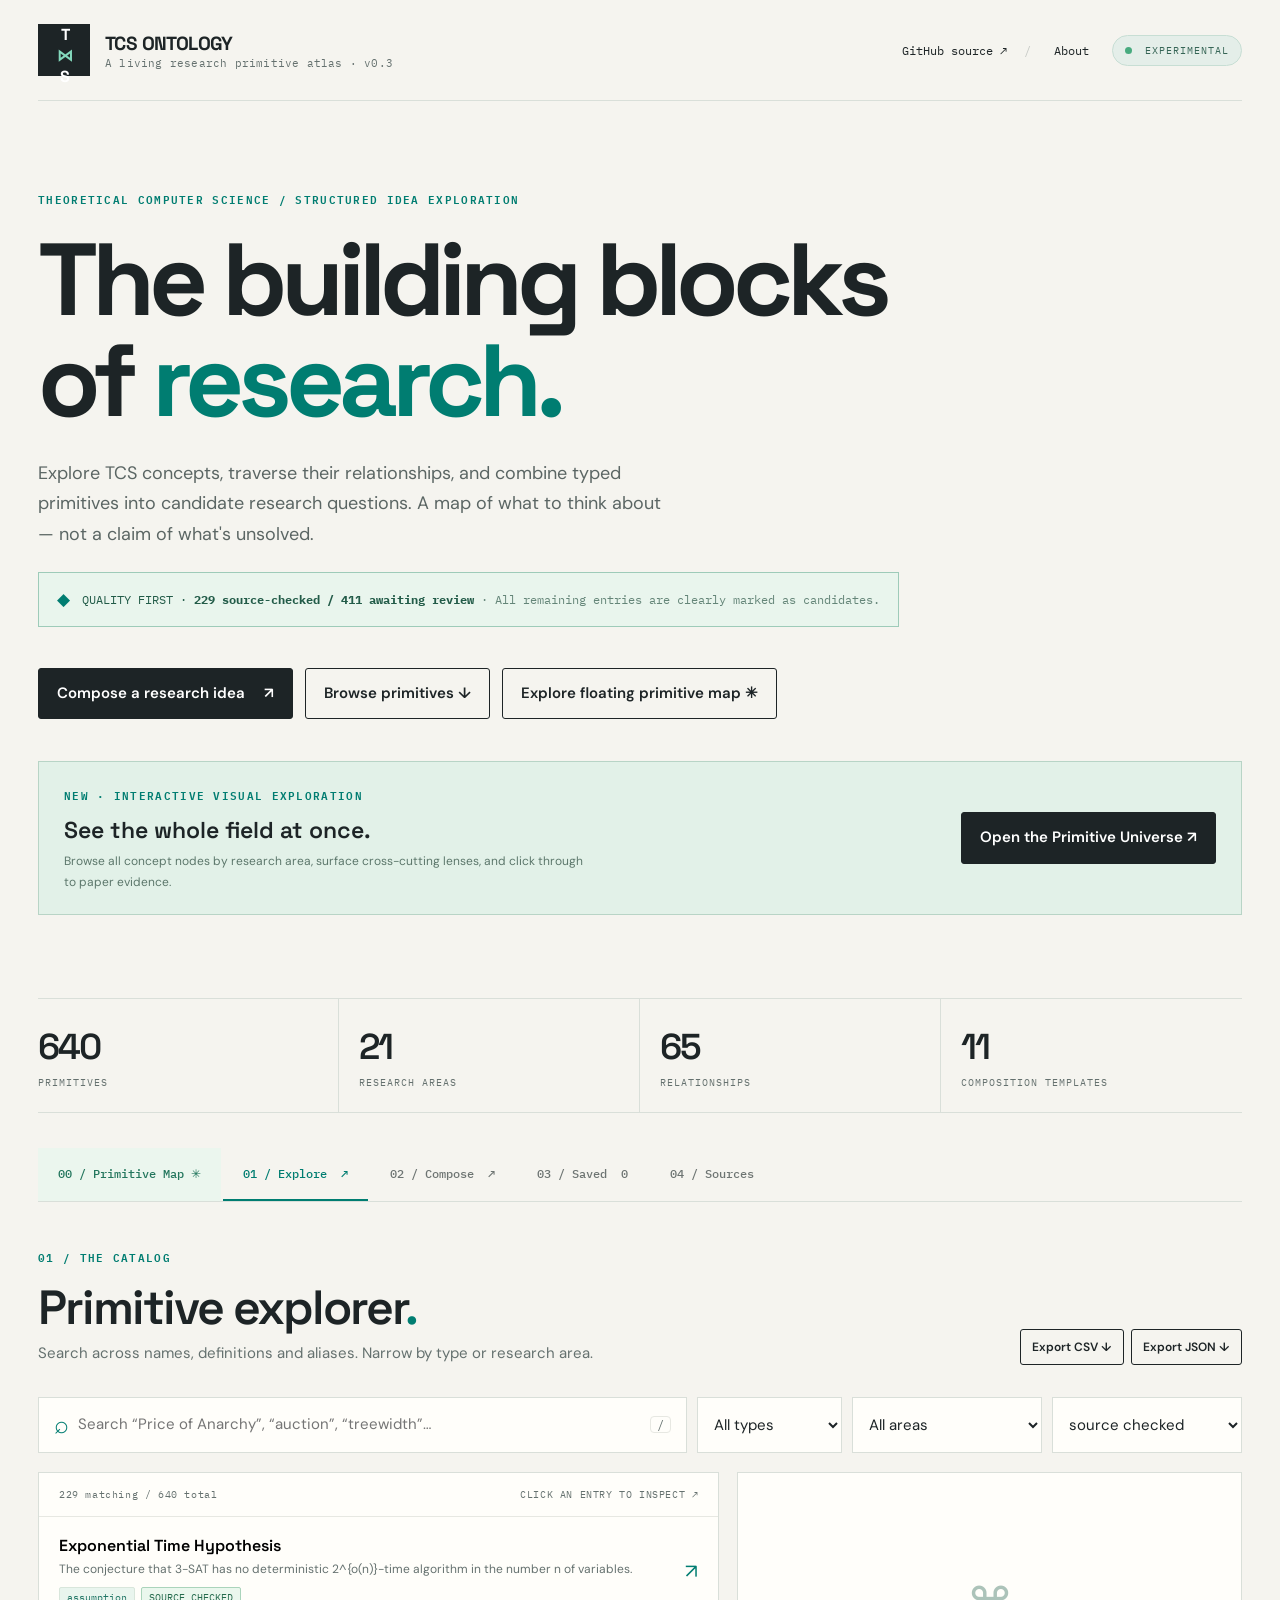
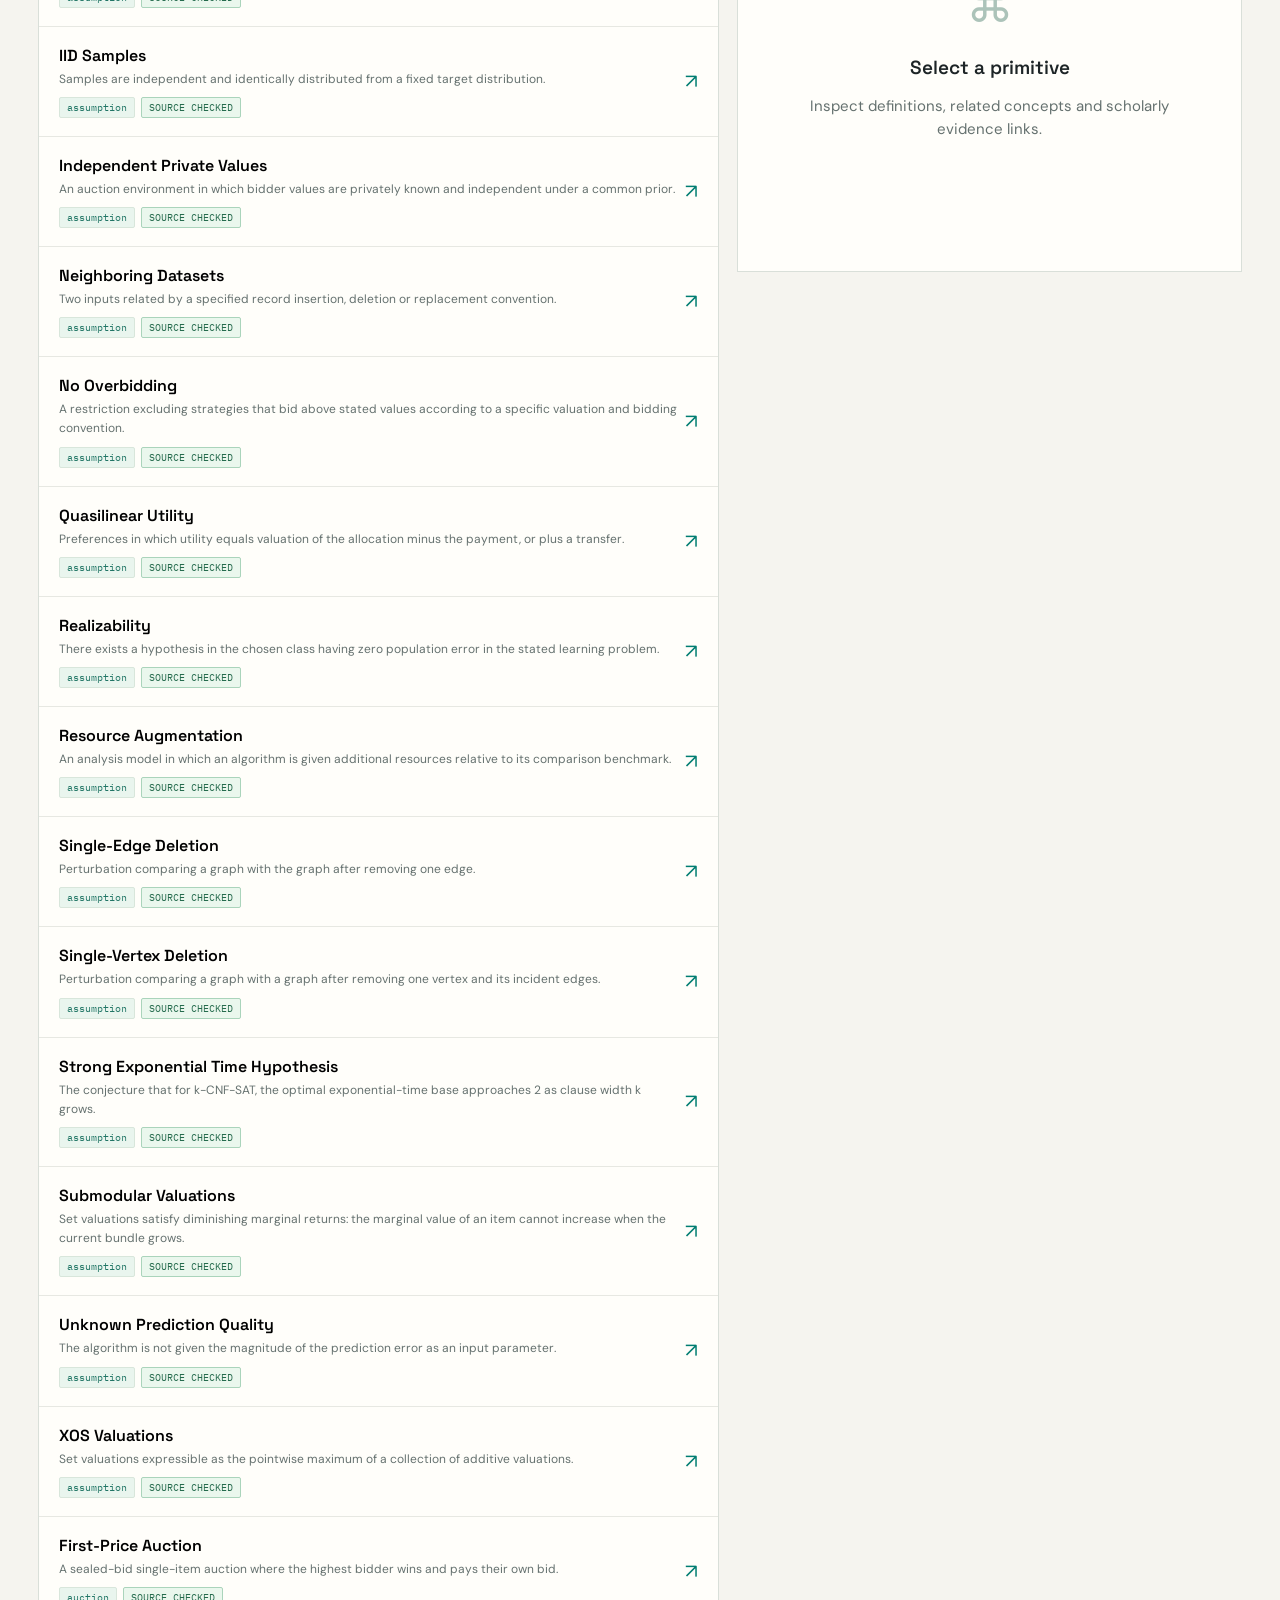
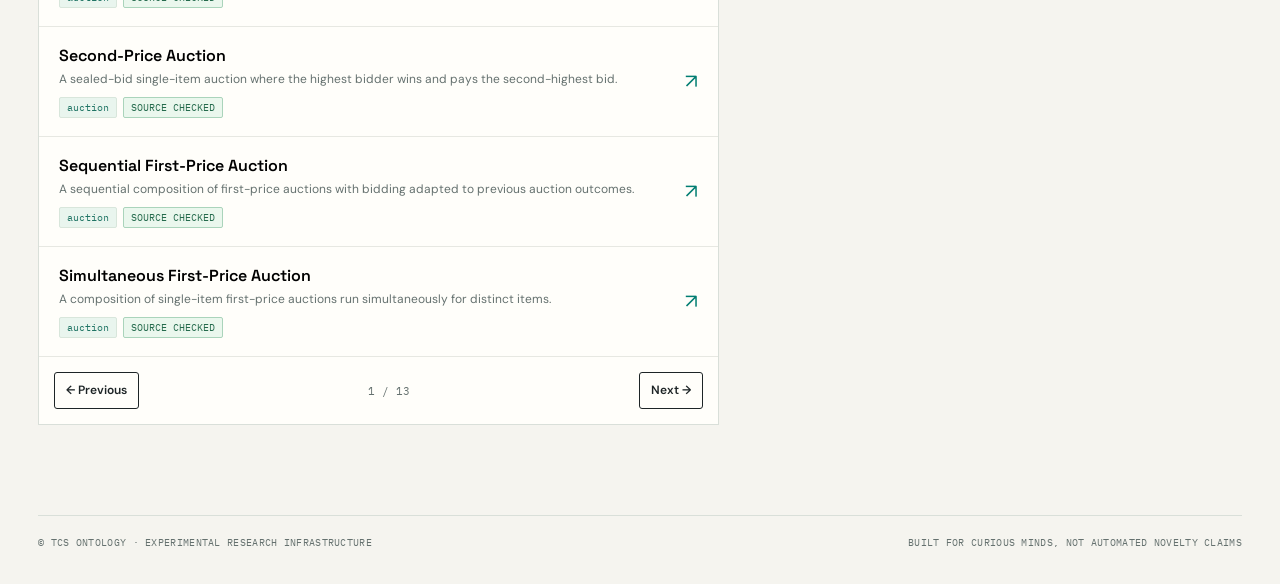
==== commit ddea4184: "feat(v0.3): integrate paper explorer and primitive map, validate new lens and paper entities" ====
--- a/tcs-ontology/index.html
+++ b/tcs-ontology/index.html
@@ -2,10 +2,10 @@
 <html lang="en"><head><meta charset="utf-8"/><meta name="viewport" content="width=device-width,initial-scale=1"/><meta name="description" content="TCS Ontology: a typed, open collection of theoretical computer science primitives and a research question composer."/><title>TCS Ontology — Primitive Atlas</title><link rel="stylesheet" href="./styles.css"></head>
 <body>
 <div class="shell">
-<header class="site-head"><div class="logo"><div class="logo-mark">T<span>⋈</span>S</div><div><div class="brand">TCS ONTOLOGY</div><div class="tiny muted">A living research primitive atlas · v0.2</div></div></div><div class="head-right"><a href="https://github.com/wuwenhao2002/wuwenhao2002.github.io/tree/main/tcs-ontology" target="_blank" rel="noopener">GitHub source ↗</a><span class="sep">/</span><button class="text-btn" id="helpButton">About</button><span class="status"><span class="dot"></span> EXPERIMENTAL</span></div></header>
-<section class="hero"><div class="eyebrow">THEORETICAL COMPUTER SCIENCE / STRUCTURED IDEA EXPLORATION</div><h1>The building blocks<br>of <em>research.</em></h1><p>Explore TCS concepts, traverse their relationships, and combine typed primitives into candidate research questions. A map of what to think about — not a claim of what's unsolved.</p><div class="quality-banner"><span class="quality-icon">◆</span><span>QUALITY FIRST · <strong id="reviewedStat">Loading reviewed coverage…</strong><span class="quality-sub"> · All remaining entries are clearly marked as candidates.</span></span></div><div class="hero-actions"><button class="primary" id="goComposer">Compose a research idea <span>↗</span></button><button class="secondary" id="goExplorer">Browse primitives ↓</button></div><div class="hero-grid"><div><strong id="statPrimitives">—</strong><span>PRIMITIVES</span></div><div><strong id="statFields">—</strong><span>RESEARCH AREAS</span></div><div><strong id="statRelations">—</strong><span>RELATIONSHIPS</span></div><div><strong id="statTemplates">—</strong><span>COMPOSITION TEMPLATES</span></div></div></section>
+<header class="site-head"><div class="logo"><div class="logo-mark">T<span>⋈</span>S</div><div><div class="brand">TCS ONTOLOGY</div><div class="tiny muted">A living research primitive atlas · v0.3</div></div></div><div class="head-right"><a href="https://github.com/wuwenhao2002/wuwenhao2002.github.io/tree/main/tcs-ontology" target="_blank" rel="noopener">GitHub source ↗</a><span class="sep">/</span><button class="text-btn" id="helpButton">About</button><span class="status"><span class="dot"></span> EXPERIMENTAL</span></div></header>
+<section class="hero"><div class="eyebrow">THEORETICAL COMPUTER SCIENCE / STRUCTURED IDEA EXPLORATION</div><h1>The building blocks<br>of <em>research.</em></h1><p>Explore TCS concepts, traverse their relationships, and combine typed primitives into candidate research questions. A map of what to think about — not a claim of what's unsolved.</p><div class="quality-banner"><span class="quality-icon">◆</span><span>QUALITY FIRST · <strong id="reviewedStat">Loading reviewed coverage…</strong><span class="quality-sub"> · All remaining entries are clearly marked as candidates.</span></span></div><div class="hero-actions"><button class="primary" id="goComposer">Compose a research idea <span>↗</span></button><button class="secondary" id="goExplorer">Browse primitives ↓</button><a class="secondary" href="./map.html">Explore floating primitive map ✳</a></div><div class="map-teaser"><div><span class="eyebrow">NEW · INTERACTIVE VISUAL EXPLORATION</span><strong>See the whole field at once.</strong><p>Browse all concept nodes by research area, surface cross-cutting lenses, and click through to paper evidence.</p></div><a class="primary" href="./map.html">Open the Primitive Universe ↗</a></div><div class="hero-grid"><div><strong id="statPrimitives">—</strong><span>PRIMITIVES</span></div><div><strong id="statFields">—</strong><span>RESEARCH AREAS</span></div><div><strong id="statRelations">—</strong><span>RELATIONSHIPS</span></div><div><strong id="statTemplates">—</strong><span>COMPOSITION TEMPLATES</span></div></div></section>
 <div class="body-main">
-<nav class="tabs" aria-label="Views"><button class="tab active" data-view="explore">01 / Explore <span>↗</span></button><button class="tab" data-view="compose">02 / Compose <span>↗</span></button><button class="tab" data-view="saved">03 / Saved <span id="savedCount">0</span></button><button class="tab" data-view="sources">04 / Sources</button></nav>
+<nav class="tabs" aria-label="Views"><a class="tab tab-map" href="./map.html">00 / Primitive Map ✳</a><button class="tab active" data-view="explore">01 / Explore <span>↗</span></button><button class="tab" data-view="compose">02 / Compose <span>↗</span></button><button class="tab" data-view="saved">03 / Saved <span id="savedCount">0</span></button><button class="tab" data-view="sources">04 / Sources</button></nav>
 <section id="explore" class="view"><div class="section-head"><div><div class="eyebrow">01 / THE CATALOG</div><h2>Primitive explorer<span class="accent-dot">.</span></h2><p>Search across names, definitions and aliases. Narrow by type or research area.</p></div><div class="head-actions"><button class="secondary small" id="downloadCsv">Export CSV ↓</button><button class="secondary small" id="downloadJson">Export JSON ↓</button></div></div>
 <div id="loadingState" class="loading-state" role="status">Loading validated knowledge base…</div><div class="search-line"><label class="searchbox"><span class="searchicon">⌕</span><input id="search" type="search" placeholder="Search “Price of Anarchy”, “auction”, “treewidth”…" autocomplete="off"/><span class="shortcut">/</span></label><select id="kindFilter" aria-label="Filter type"><option value="">All types</option></select><select id="areaFilter" aria-label="Filter field"><option value="">All areas</option></select><select id="reviewFilter" aria-label="Filter review status"><option value="source_checked">Source checked</option></select></div>
 <div class="catalog-layout"><div class="results"><div class="results-meta"><span id="resultCount">Loading…</span><span>CLICK AN ENTRY TO INSPECT ↗</span></div><div class="result-list" id="resultList"></div><div class="pagination"><button class="secondary small" id="prevPage">← Previous</button><span id="pageNumber"></span><button class="secondary small" id="nextPage">Next →</button></div></div><aside class="inspector" id="inspector"><div class="empty-state"><div class="big-glyph">⌘</div><strong>Select a primitive</strong><p>Inspect definitions, related concepts and scholarly evidence links.</p></div></aside></div>
@@ -14,7 +14,7 @@
 <div class="composer-policy"><label><input type="checkbox" checked id="composerChecked"/> Prefer source-checked primitives only</label><p>Mathematical compatibility is scoped to explicitly described models. Known incompatible tuples are excluded; unlisted combinations remain unverified.</p></div><div class="composer-grid"><div class="composer-form"><label class="field-label" for="ruleSelect">RESEARCH PATTERN</label><select id="ruleSelect"></select><p class="form-hint" id="ruleDesc"></p><div id="slotControls"></div><div class="composer-buttons"><button id="generateButton" class="primary">Generate candidate ↗</button><button id="shuffleButton" class="secondary">↻ Randomize slots</button></div><p class="caveat-inline">⚠ Suggested combinations are not necessarily well-posed, novel, or open research problems. Always specify mathematical models and verify literature.</p></div><div class="output"><div class="eyebrow">GENERATED HYPOTHESIS</div><div id="ideaOutput" class="generated-placeholder">Select a pattern and click “Generate candidate” to construct a research direction.</div><div class="output-actions"><button class="secondary small" id="saveIdea" disabled>☆ Save idea</button><button class="secondary small" id="copyIdea" disabled>Copy ↗</button><button class="secondary small" id="downloadIdeas">Export saved JSON ↓</button></div><div id="ideaEvidence"></div><div class="idea-notice"><strong>Interpretation ≠ validation</strong><p>A generated title is a prompt for investigation, not evidence of originality. The evidence box only reports manually linked literature; a blank result means “not checked.”</p></div></div></div>
 </section>
 <section id="saved" class="view hidden"><div class="section-head"><div><div class="eyebrow">03 / YOUR WORKSPACE</div><h2>Saved ideas<span class="accent-dot">.</span></h2><p>Saved locally in your browser. Export before clearing browser data or switching devices.</p></div></div><div id="savedList" class="saved-list"></div></section>
-<section id="sources" class="view hidden"><div class="section-head"><div><div class="eyebrow">04 / PROVENANCE</div><h2>Sources & methodology<span class="accent-dot">.</span></h2><p>Source pointers, inspirations, and limits of this initial release.</p></div></div><div id="sourceSummary" class="quality-counter">Loading provenance coverage…</div><div class="source-note">This is an <strong>original editorial seed</strong>, not a bulk import of OpenAlex or CSO. Bibliographic sources linked below are not endorsements of every ontology entry. Individual definitions require review. “Related literature” never implies a specific theorem unless its scope explicitly says so.</div><div id="sourceList" class="source-list"></div></section>
+<section id="sources" class="view hidden"><div class="section-head"><div><div class="eyebrow">04 / PROVENANCE</div><h2>Sources & methodology<span class="accent-dot">.</span></h2><p>Source pointers, inspirations, and limits of this initial release.</p></div></div><div id="sourceSummary" class="quality-counter">Loading provenance coverage…</div><div class="source-note">This is an <strong>original editorial seed</strong>, not a bulk import of OpenAlex or CSO. Bibliographic sources linked below are not endorsements of every ontology entry. Individual definitions require review. “Related literature” never implies a specific theorem unless its scope explicitly says so.</div><div id="sourceList" class="source-list"></div><div class="section-head papers-header"><div><div class="eyebrow">PAPER-BASED COMBINATIONS</div><h2>Recent research patterns<span class="accent-dot">.</span></h2><p>Representative papers classified into problem, model, lens and property roles.</p></div></div><div id="paperList" class="paper-grid"></div></section>
 </div>
 <footer><span>© TCS ONTOLOGY · EXPERIMENTAL RESEARCH INFRASTRUCTURE</span><span>BUILT FOR CURIOUS MINDS, NOT AUTOMATED NOVELTY CLAIMS</span></footer></div>
 <div id="toast" class="toast" role="status" aria-live="polite"></div>
--- a/tcs-ontology/styles.css
+++ b/tcs-ontology/styles.css
@@ -19,3 +19,5 @@
 @media(max-width:1050px){.search-line{grid-template-columns:1fr 1fr}.searchbox{grid-column:1/-1}}
 @media(max-width:650px){.search-line{grid-template-columns:1fr}.searchbox{grid-column:1}.quality-sub{display:block}.saved-item{display:block}.saved-actions{margin-top:16px}}
 @media(prefers-reduced-motion:reduce){*,*:before,*:after{scroll-behavior:auto!important;transition:none!important;animation:none!important}}
+
+.map-teaser{display:flex;align-items:center;justify-content:space-between;gap:30px;margin:42px 0 0;padding:22px 25px;background:#e2f1e8;border:1px solid #b8d4c6}.map-teaser strong{font:600 23px 'Space Grotesk';display:block;margin-top:8px}.map-teaser p{font-size:12px;max-width:530px;margin:6px 0 0;color:#5c776b}.map-teaser .primary{white-space:nowrap}.tab-map{background:#ebf6ee;color:#23765d!important;text-decoration:none}.detail-paper{padding:11px 0;border-bottom:1px solid var(--line)}.detail-paper a{display:block;font-size:12px;color:var(--teal);line-height:1.5}.papers-header{margin-top:55px}.paper-grid{display:grid;grid-template-columns:repeat(2,minmax(0,1fr));gap:14px}.paper-card{border:1px solid var(--border);background:var(--panel);padding:20px}.paper-card h3{font:600 17px/1.4 'Space Grotesk';margin:10px 0}.paper-card p{font-size:12px;color:var(--muted);line-height:1.7}.paper-source{color:var(--teal);font:11px 'IBM Plex Mono'}.paper-primitives{margin-top:16px;display:flex;flex-wrap:wrap;gap:6px}.paper-primitive{border:1px solid #b9d8c3;background:#e8f5eb;color:#34765e;border-radius:2px;padding:5px 7px;font:10px 'IBM Plex Mono'}.paper-primitive:hover{background:#c7ead6}@media(max-width:750px){.map-teaser{display:block}.map-teaser .primary{margin-top:18px}.paper-grid{grid-template-columns:1fr}}
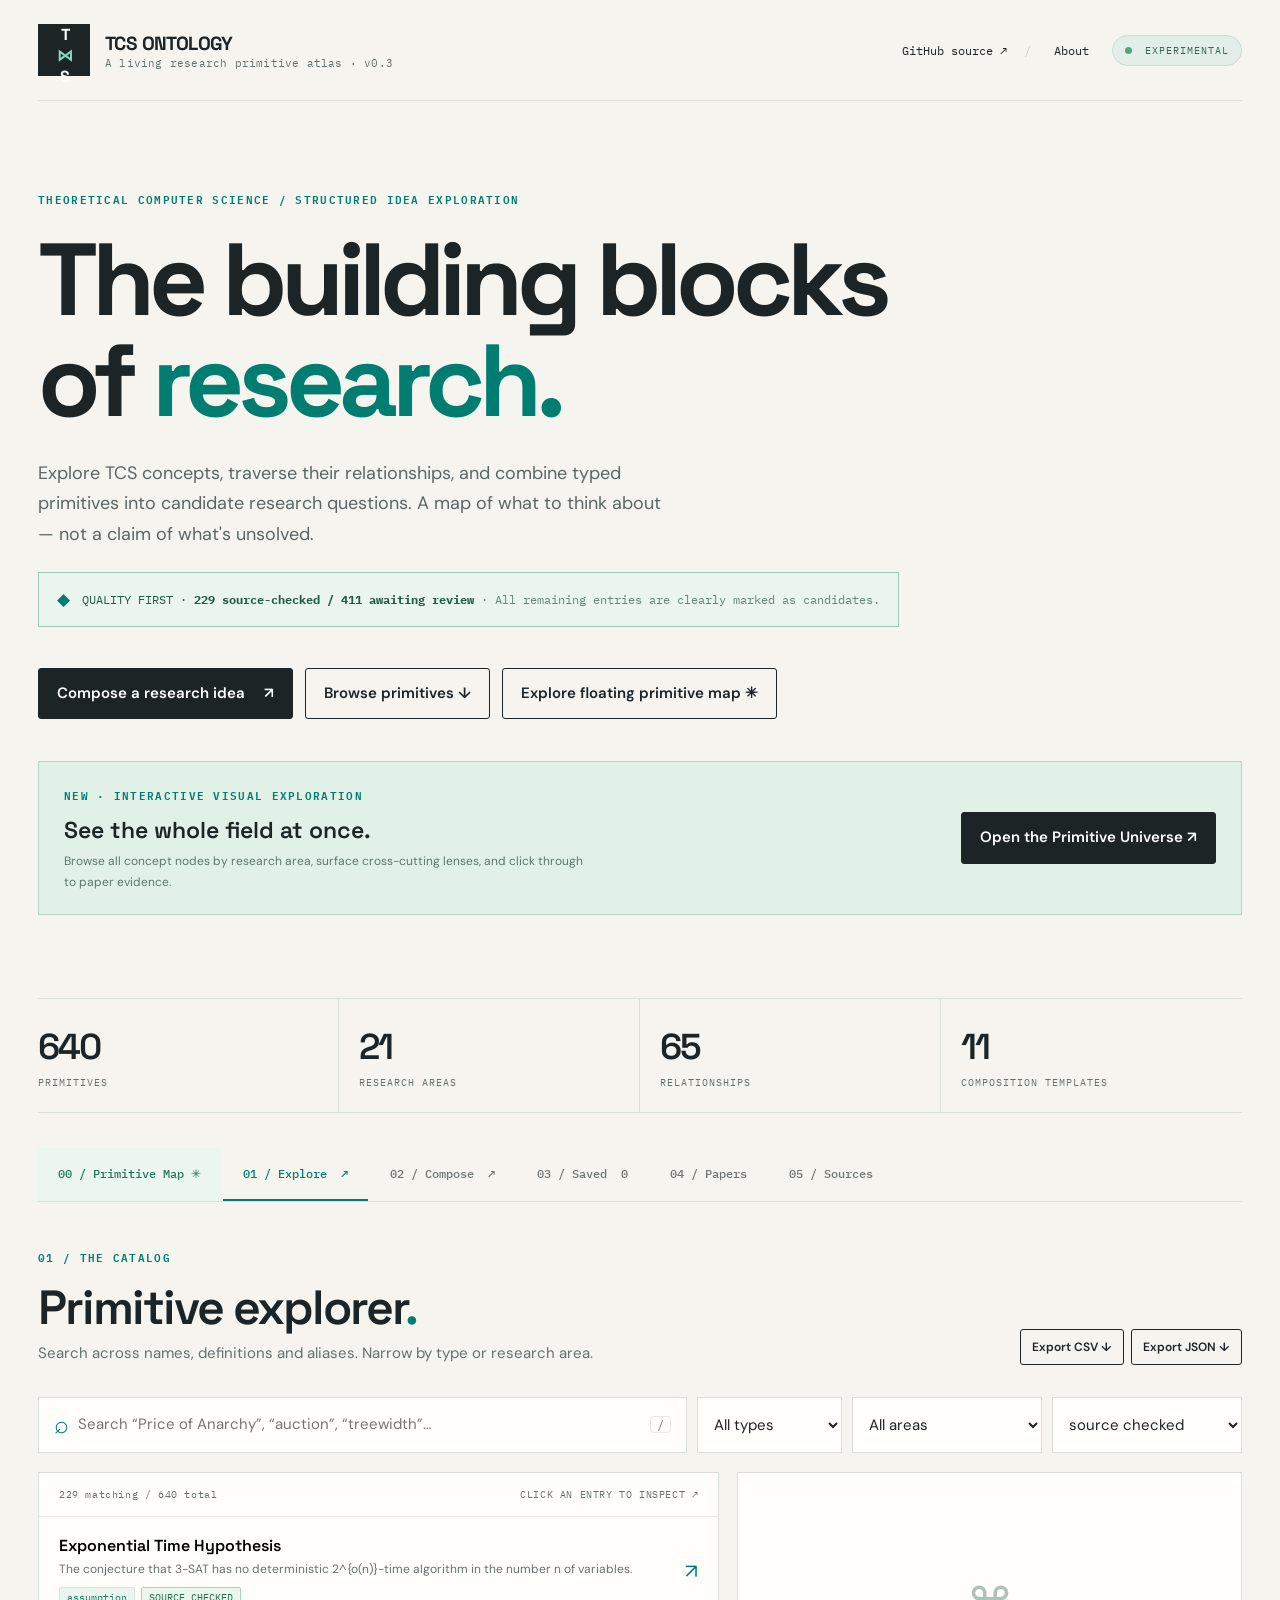
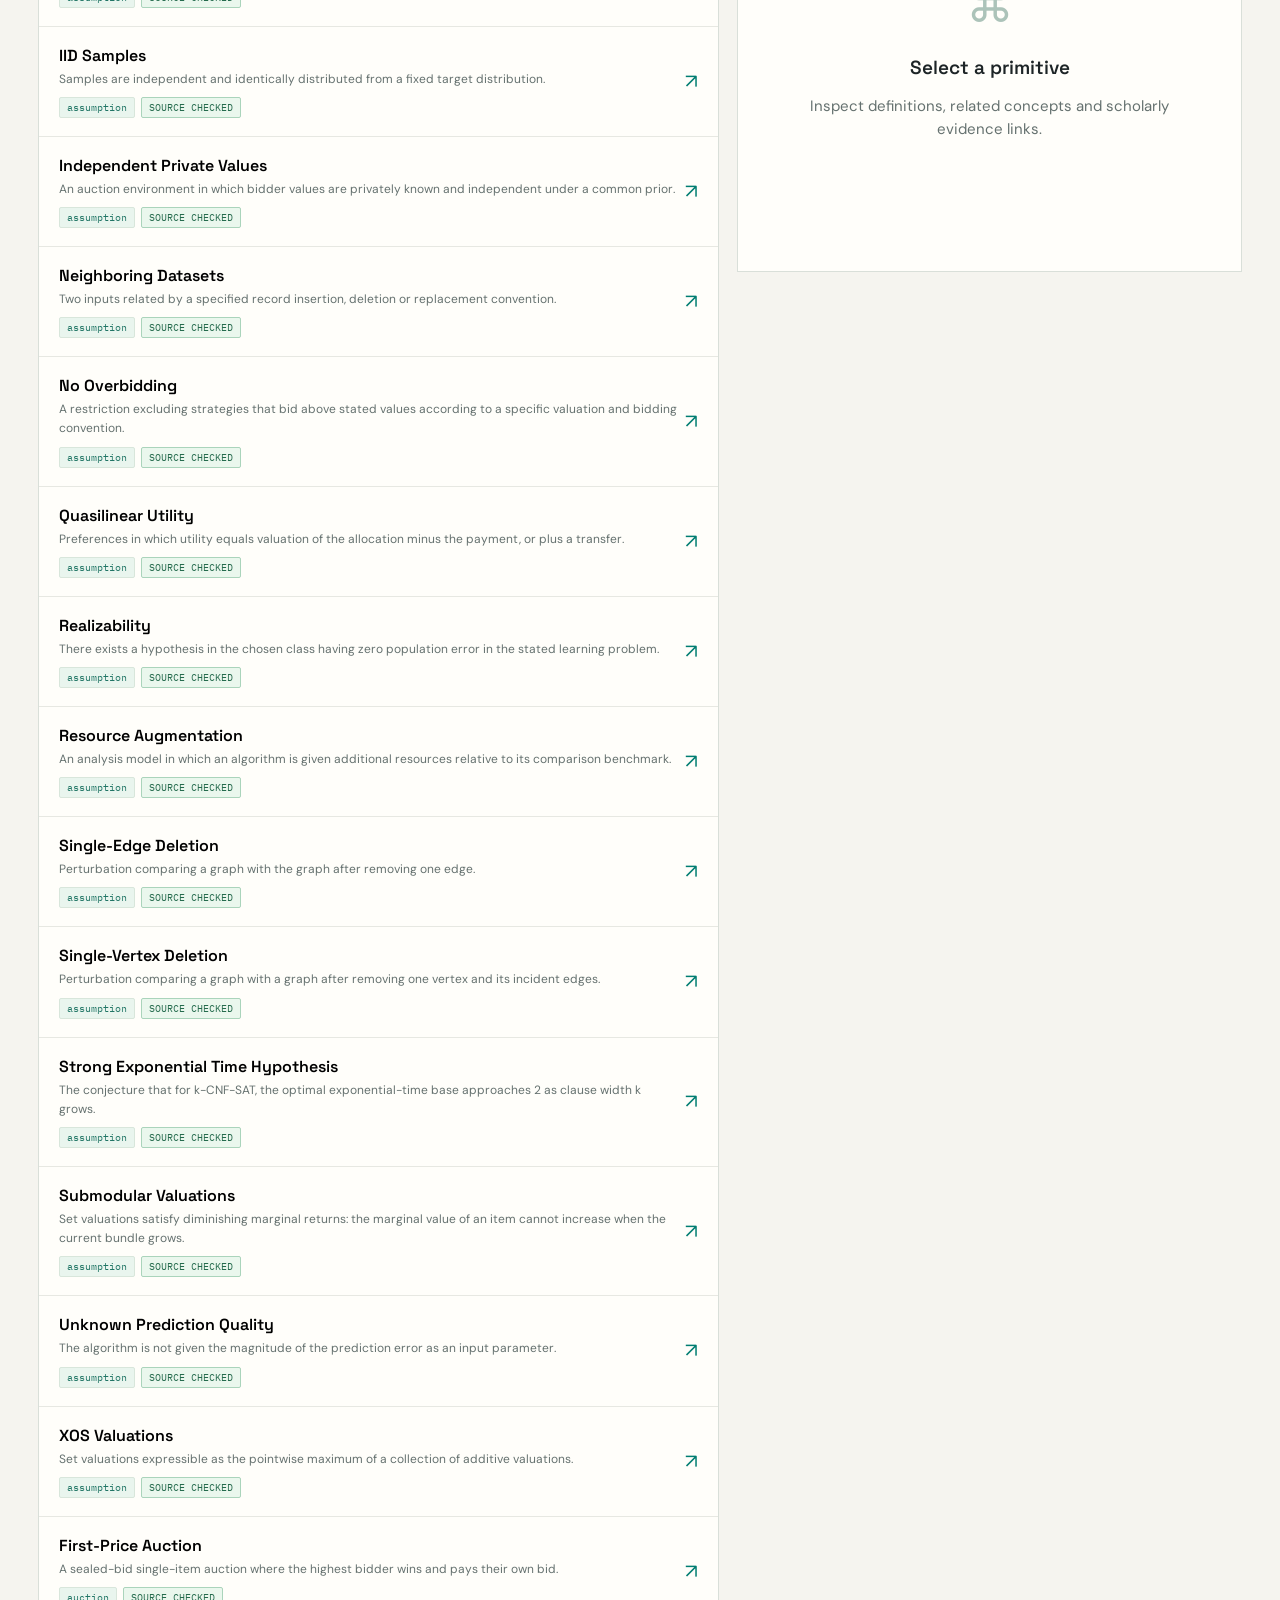
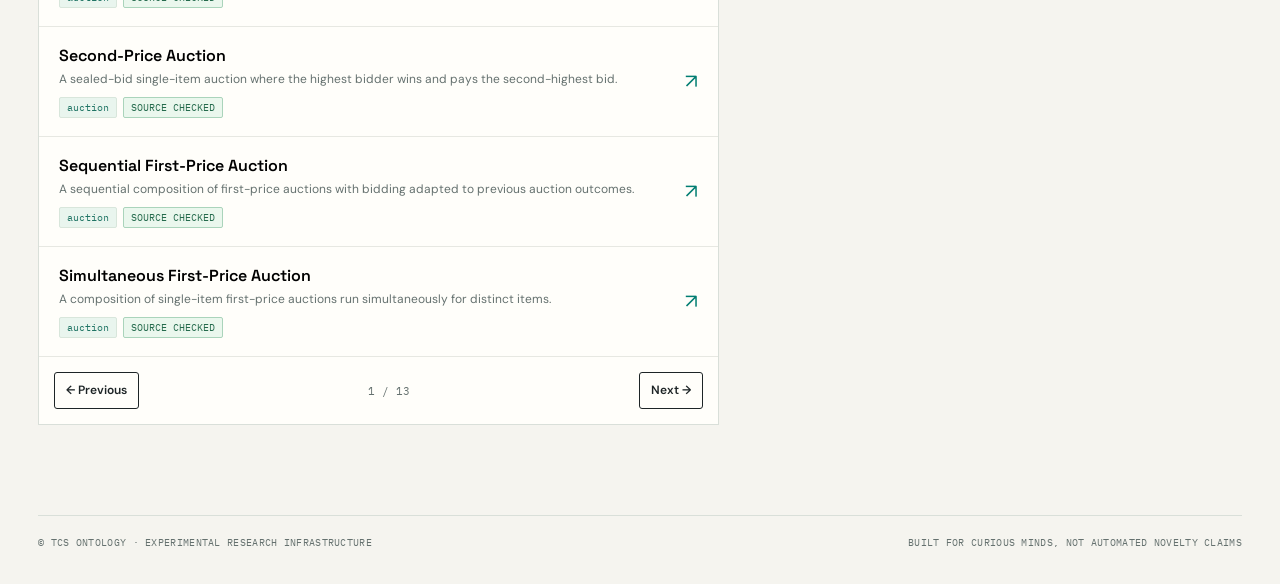
==== commit d70a065d: "feat(ux): elevate paper-combination index to dedicated tab and validate canvas JavaScript in CI" ====
--- a/tcs-ontology/index.html
+++ b/tcs-ontology/index.html
@@ -5,7 +5,7 @@
 <header class="site-head"><div class="logo"><div class="logo-mark">T<span>⋈</span>S</div><div><div class="brand">TCS ONTOLOGY</div><div class="tiny muted">A living research primitive atlas · v0.3</div></div></div><div class="head-right"><a href="https://github.com/wuwenhao2002/wuwenhao2002.github.io/tree/main/tcs-ontology" target="_blank" rel="noopener">GitHub source ↗</a><span class="sep">/</span><button class="text-btn" id="helpButton">About</button><span class="status"><span class="dot"></span> EXPERIMENTAL</span></div></header>
 <section class="hero"><div class="eyebrow">THEORETICAL COMPUTER SCIENCE / STRUCTURED IDEA EXPLORATION</div><h1>The building blocks<br>of <em>research.</em></h1><p>Explore TCS concepts, traverse their relationships, and combine typed primitives into candidate research questions. A map of what to think about — not a claim of what's unsolved.</p><div class="quality-banner"><span class="quality-icon">◆</span><span>QUALITY FIRST · <strong id="reviewedStat">Loading reviewed coverage…</strong><span class="quality-sub"> · All remaining entries are clearly marked as candidates.</span></span></div><div class="hero-actions"><button class="primary" id="goComposer">Compose a research idea <span>↗</span></button><button class="secondary" id="goExplorer">Browse primitives ↓</button><a class="secondary" href="./map.html">Explore floating primitive map ✳</a></div><div class="map-teaser"><div><span class="eyebrow">NEW · INTERACTIVE VISUAL EXPLORATION</span><strong>See the whole field at once.</strong><p>Browse all concept nodes by research area, surface cross-cutting lenses, and click through to paper evidence.</p></div><a class="primary" href="./map.html">Open the Primitive Universe ↗</a></div><div class="hero-grid"><div><strong id="statPrimitives">—</strong><span>PRIMITIVES</span></div><div><strong id="statFields">—</strong><span>RESEARCH AREAS</span></div><div><strong id="statRelations">—</strong><span>RELATIONSHIPS</span></div><div><strong id="statTemplates">—</strong><span>COMPOSITION TEMPLATES</span></div></div></section>
 <div class="body-main">
-<nav class="tabs" aria-label="Views"><a class="tab tab-map" href="./map.html">00 / Primitive Map ✳</a><button class="tab active" data-view="explore">01 / Explore <span>↗</span></button><button class="tab" data-view="compose">02 / Compose <span>↗</span></button><button class="tab" data-view="saved">03 / Saved <span id="savedCount">0</span></button><button class="tab" data-view="sources">04 / Sources</button></nav>
+<nav class="tabs" aria-label="Views"><a class="tab tab-map" href="./map.html">00 / Primitive Map ✳</a><button class="tab active" data-view="explore">01 / Explore <span>↗</span></button><button class="tab" data-view="compose">02 / Compose <span>↗</span></button><button class="tab" data-view="saved">03 / Saved <span id="savedCount">0</span></button><button class="tab" data-view="papers">04 / Papers</button><button class="tab" data-view="sources">05 / Sources</button></nav>
 <section id="explore" class="view"><div class="section-head"><div><div class="eyebrow">01 / THE CATALOG</div><h2>Primitive explorer<span class="accent-dot">.</span></h2><p>Search across names, definitions and aliases. Narrow by type or research area.</p></div><div class="head-actions"><button class="secondary small" id="downloadCsv">Export CSV ↓</button><button class="secondary small" id="downloadJson">Export JSON ↓</button></div></div>
 <div id="loadingState" class="loading-state" role="status">Loading validated knowledge base…</div><div class="search-line"><label class="searchbox"><span class="searchicon">⌕</span><input id="search" type="search" placeholder="Search “Price of Anarchy”, “auction”, “treewidth”…" autocomplete="off"/><span class="shortcut">/</span></label><select id="kindFilter" aria-label="Filter type"><option value="">All types</option></select><select id="areaFilter" aria-label="Filter field"><option value="">All areas</option></select><select id="reviewFilter" aria-label="Filter review status"><option value="source_checked">Source checked</option></select></div>
 <div class="catalog-layout"><div class="results"><div class="results-meta"><span id="resultCount">Loading…</span><span>CLICK AN ENTRY TO INSPECT ↗</span></div><div class="result-list" id="resultList"></div><div class="pagination"><button class="secondary small" id="prevPage">← Previous</button><span id="pageNumber"></span><button class="secondary small" id="nextPage">Next →</button></div></div><aside class="inspector" id="inspector"><div class="empty-state"><div class="big-glyph">⌘</div><strong>Select a primitive</strong><p>Inspect definitions, related concepts and scholarly evidence links.</p></div></aside></div>
@@ -14,7 +14,7 @@
 <div class="composer-policy"><label><input type="checkbox" checked id="composerChecked"/> Prefer source-checked primitives only</label><p>Mathematical compatibility is scoped to explicitly described models. Known incompatible tuples are excluded; unlisted combinations remain unverified.</p></div><div class="composer-grid"><div class="composer-form"><label class="field-label" for="ruleSelect">RESEARCH PATTERN</label><select id="ruleSelect"></select><p class="form-hint" id="ruleDesc"></p><div id="slotControls"></div><div class="composer-buttons"><button id="generateButton" class="primary">Generate candidate ↗</button><button id="shuffleButton" class="secondary">↻ Randomize slots</button></div><p class="caveat-inline">⚠ Suggested combinations are not necessarily well-posed, novel, or open research problems. Always specify mathematical models and verify literature.</p></div><div class="output"><div class="eyebrow">GENERATED HYPOTHESIS</div><div id="ideaOutput" class="generated-placeholder">Select a pattern and click “Generate candidate” to construct a research direction.</div><div class="output-actions"><button class="secondary small" id="saveIdea" disabled>☆ Save idea</button><button class="secondary small" id="copyIdea" disabled>Copy ↗</button><button class="secondary small" id="downloadIdeas">Export saved JSON ↓</button></div><div id="ideaEvidence"></div><div class="idea-notice"><strong>Interpretation ≠ validation</strong><p>A generated title is a prompt for investigation, not evidence of originality. The evidence box only reports manually linked literature; a blank result means “not checked.”</p></div></div></div>
 </section>
 <section id="saved" class="view hidden"><div class="section-head"><div><div class="eyebrow">03 / YOUR WORKSPACE</div><h2>Saved ideas<span class="accent-dot">.</span></h2><p>Saved locally in your browser. Export before clearing browser data or switching devices.</p></div></div><div id="savedList" class="saved-list"></div></section>
-<section id="sources" class="view hidden"><div class="section-head"><div><div class="eyebrow">04 / PROVENANCE</div><h2>Sources & methodology<span class="accent-dot">.</span></h2><p>Source pointers, inspirations, and limits of this initial release.</p></div></div><div id="sourceSummary" class="quality-counter">Loading provenance coverage…</div><div class="source-note">This is an <strong>original editorial seed</strong>, not a bulk import of OpenAlex or CSO. Bibliographic sources linked below are not endorsements of every ontology entry. Individual definitions require review. “Related literature” never implies a specific theorem unless its scope explicitly says so.</div><div id="sourceList" class="source-list"></div><div class="section-head papers-header"><div><div class="eyebrow">PAPER-BASED COMBINATIONS</div><h2>Recent research patterns<span class="accent-dot">.</span></h2><p>Representative papers classified into problem, model, lens and property roles.</p></div></div><div id="paperList" class="paper-grid"></div></section>
+<section id="papers" class="view hidden"><div class="section-head papers-header"><div><div class="eyebrow">PAPER-BASED COMBINATIONS</div><h2>Recent research patterns<span class="accent-dot">.</span></h2><p>Representative papers classified into problem, model, lens and property roles.</p></div></div><div id="paperList" class="paper-grid"></div></section><section id="sources" class="view hidden"><div class="section-head"><div><div class="eyebrow">04 / PROVENANCE</div><h2>Sources & methodology<span class="accent-dot">.</span></h2><p>Source pointers, inspirations, and limits of this initial release.</p></div></div><div id="sourceSummary" class="quality-counter">Loading provenance coverage…</div><div class="source-note">This is an <strong>original editorial seed</strong>, not a bulk import of OpenAlex or CSO. Bibliographic sources linked below are not endorsements of every ontology entry. Individual definitions require review. “Related literature” never implies a specific theorem unless its scope explicitly says so.</div><div id="sourceList" class="source-list"></div></section>
 </div>
 <footer><span>© TCS ONTOLOGY · EXPERIMENTAL RESEARCH INFRASTRUCTURE</span><span>BUILT FOR CURIOUS MINDS, NOT AUTOMATED NOVELTY CLAIMS</span></footer></div>
 <div id="toast" class="toast" role="status" aria-live="polite"></div>
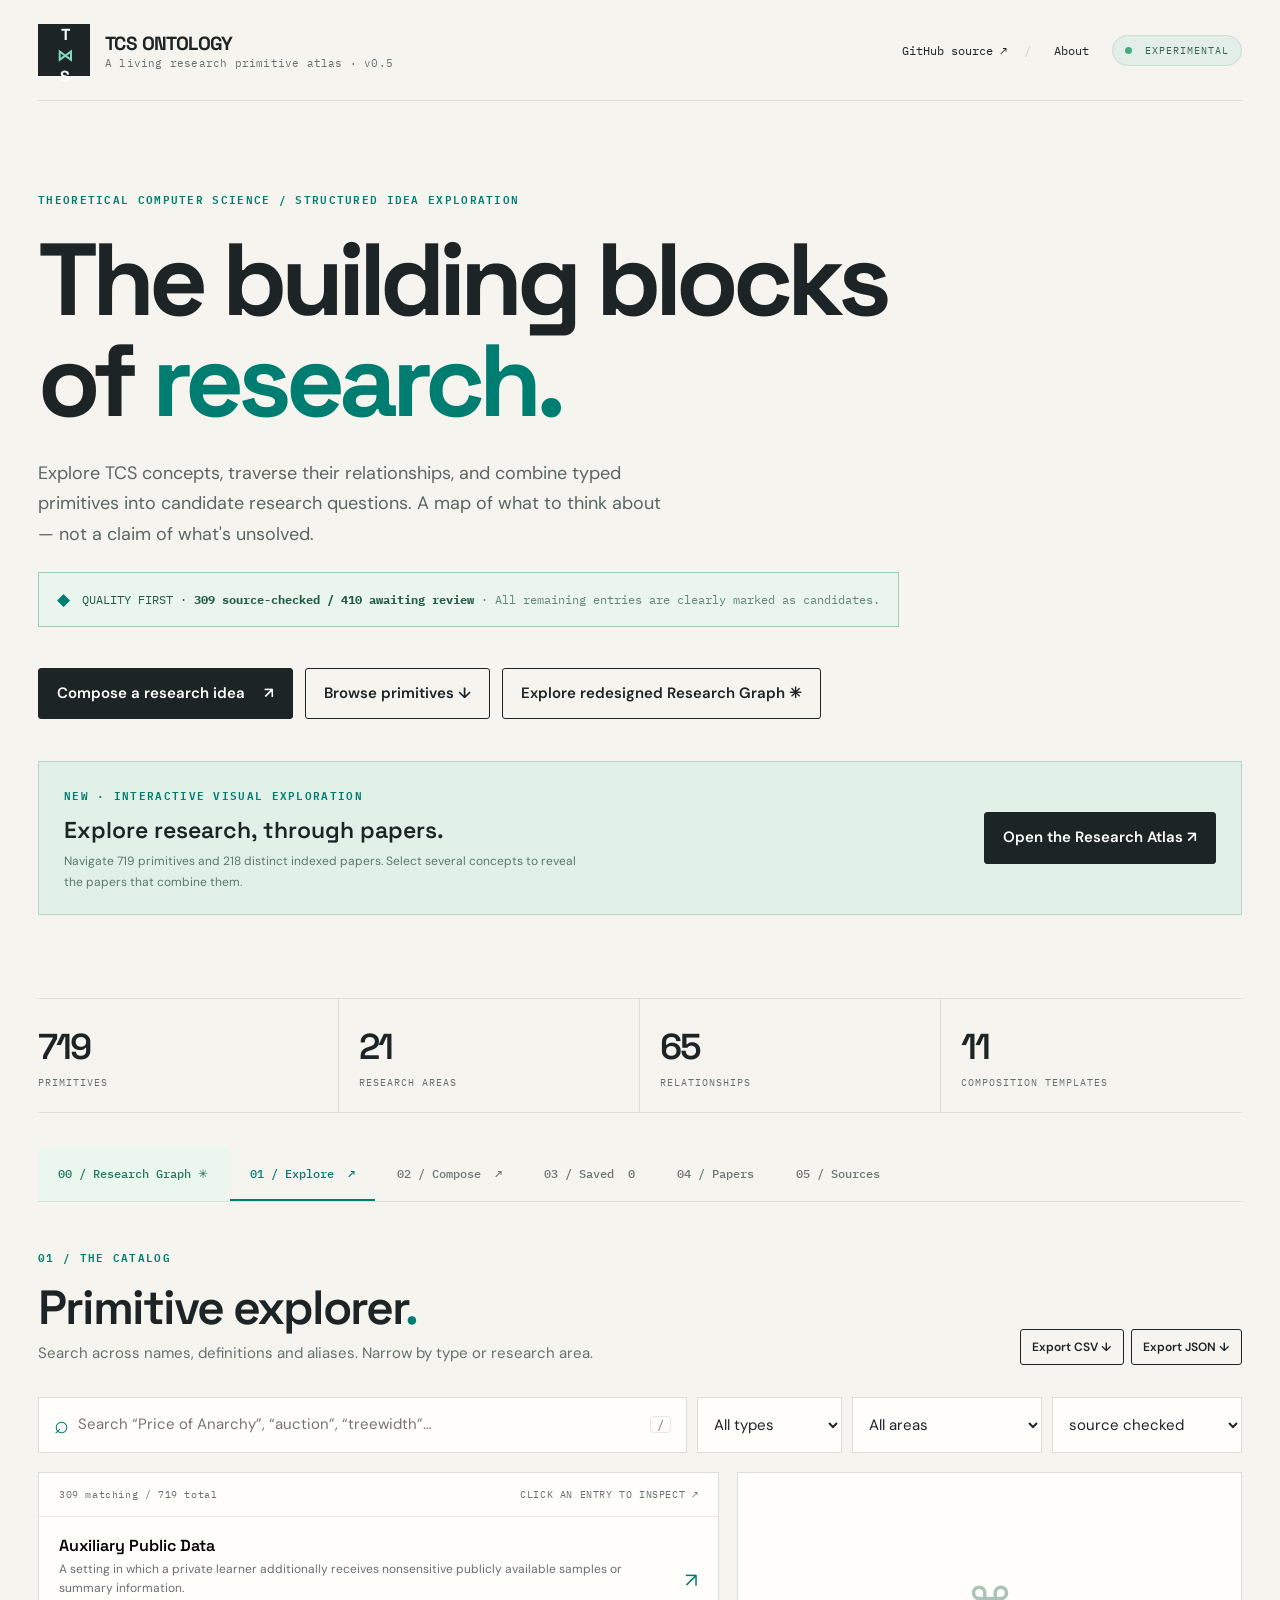
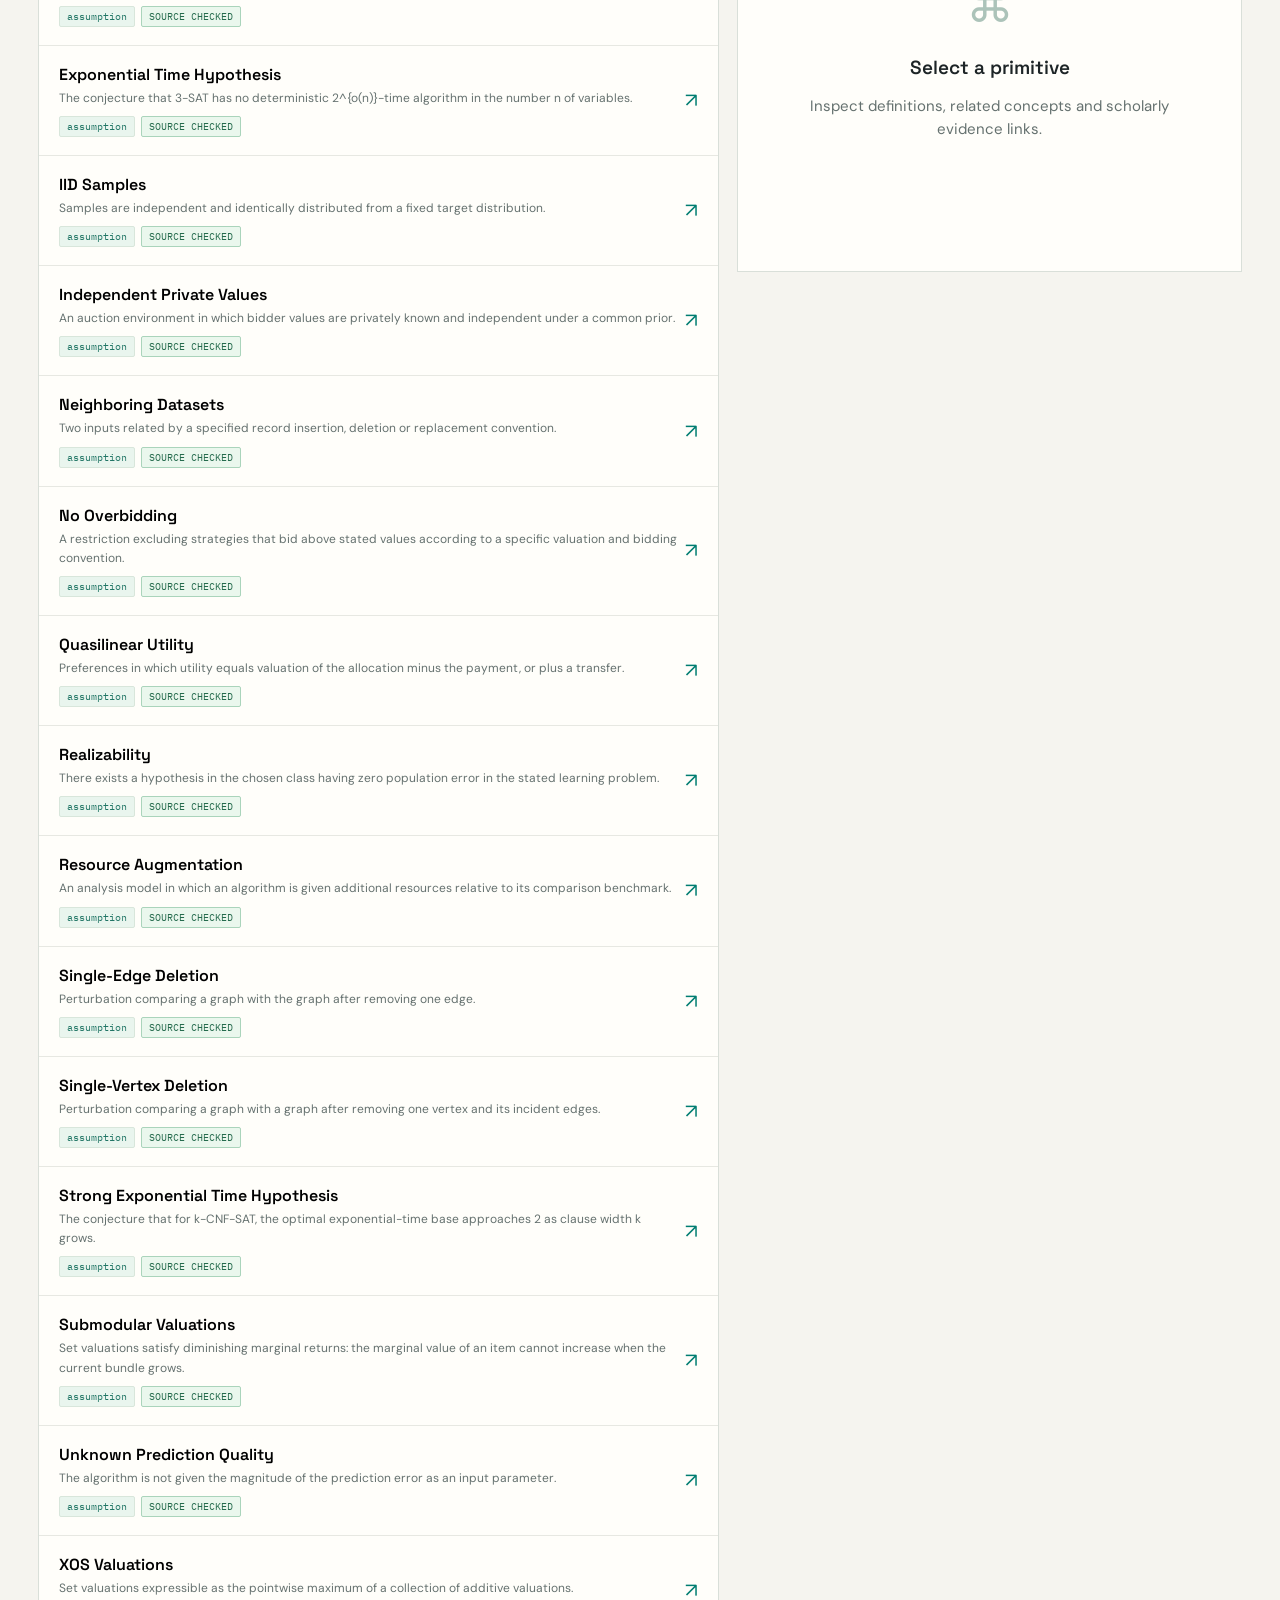
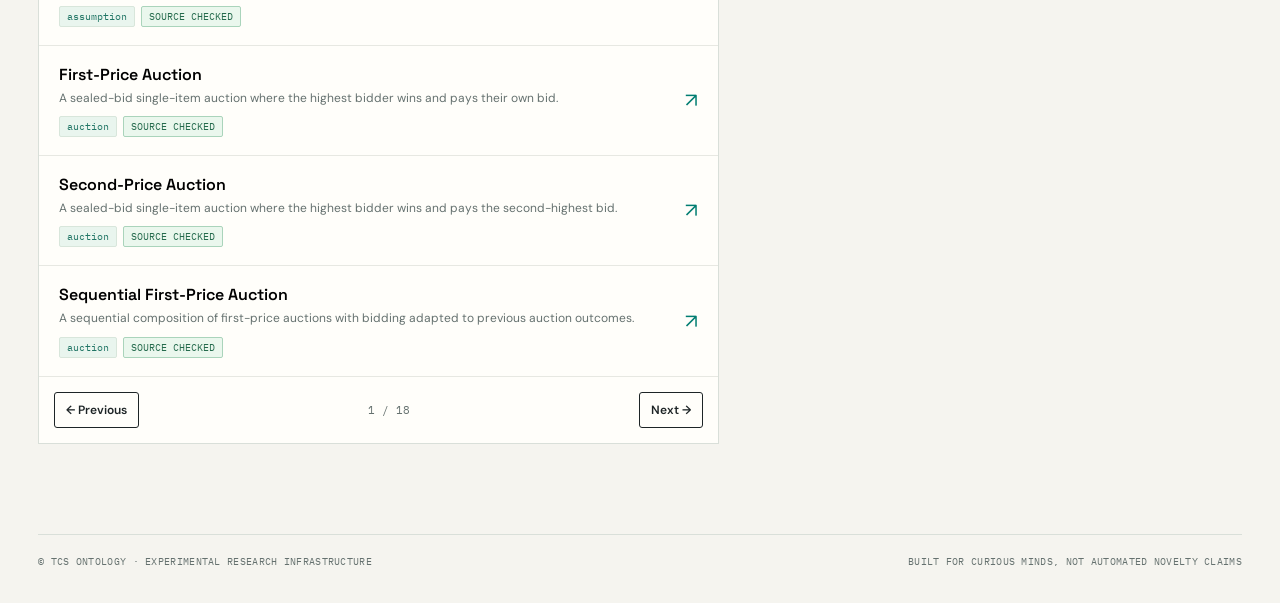
==== commit 09207c6f: "ux: promote redesigned paper-driven graph on primary ontology homepage" ====
--- a/tcs-ontology/index.html
+++ b/tcs-ontology/index.html
@@ -2,10 +2,10 @@
 <html lang="en"><head><meta charset="utf-8"/><meta name="viewport" content="width=device-width,initial-scale=1"/><meta name="description" content="TCS Ontology: a typed, open collection of theoretical computer science primitives and a research question composer."/><title>TCS Ontology — Primitive Atlas</title><link rel="stylesheet" href="./styles.css"></head>
 <body>
 <div class="shell">
-<header class="site-head"><div class="logo"><div class="logo-mark">T<span>⋈</span>S</div><div><div class="brand">TCS ONTOLOGY</div><div class="tiny muted">A living research primitive atlas · v0.3</div></div></div><div class="head-right"><a href="https://github.com/wuwenhao2002/wuwenhao2002.github.io/tree/main/tcs-ontology" target="_blank" rel="noopener">GitHub source ↗</a><span class="sep">/</span><button class="text-btn" id="helpButton">About</button><span class="status"><span class="dot"></span> EXPERIMENTAL</span></div></header>
-<section class="hero"><div class="eyebrow">THEORETICAL COMPUTER SCIENCE / STRUCTURED IDEA EXPLORATION</div><h1>The building blocks<br>of <em>research.</em></h1><p>Explore TCS concepts, traverse their relationships, and combine typed primitives into candidate research questions. A map of what to think about — not a claim of what's unsolved.</p><div class="quality-banner"><span class="quality-icon">◆</span><span>QUALITY FIRST · <strong id="reviewedStat">Loading reviewed coverage…</strong><span class="quality-sub"> · All remaining entries are clearly marked as candidates.</span></span></div><div class="hero-actions"><button class="primary" id="goComposer">Compose a research idea <span>↗</span></button><button class="secondary" id="goExplorer">Browse primitives ↓</button><a class="secondary" href="./map.html">Explore floating primitive map ✳</a></div><div class="map-teaser"><div><span class="eyebrow">NEW · INTERACTIVE VISUAL EXPLORATION</span><strong>See the whole field at once.</strong><p>Browse all concept nodes by research area, surface cross-cutting lenses, and click through to paper evidence.</p></div><a class="primary" href="./map.html">Open the Primitive Universe ↗</a></div><div class="hero-grid"><div><strong id="statPrimitives">—</strong><span>PRIMITIVES</span></div><div><strong id="statFields">—</strong><span>RESEARCH AREAS</span></div><div><strong id="statRelations">—</strong><span>RELATIONSHIPS</span></div><div><strong id="statTemplates">—</strong><span>COMPOSITION TEMPLATES</span></div></div></section>
+<header class="site-head"><div class="logo"><div class="logo-mark">T<span>⋈</span>S</div><div><div class="brand">TCS ONTOLOGY</div><div class="tiny muted">A living research primitive atlas · v0.5</div></div></div><div class="head-right"><a href="https://github.com/wuwenhao2002/wuwenhao2002.github.io/tree/main/tcs-ontology" target="_blank" rel="noopener">GitHub source ↗</a><span class="sep">/</span><button class="text-btn" id="helpButton">About</button><span class="status"><span class="dot"></span> EXPERIMENTAL</span></div></header>
+<section class="hero"><div class="eyebrow">THEORETICAL COMPUTER SCIENCE / STRUCTURED IDEA EXPLORATION</div><h1>The building blocks<br>of <em>research.</em></h1><p>Explore TCS concepts, traverse their relationships, and combine typed primitives into candidate research questions. A map of what to think about — not a claim of what's unsolved.</p><div class="quality-banner"><span class="quality-icon">◆</span><span>QUALITY FIRST · <strong id="reviewedStat">Loading reviewed coverage…</strong><span class="quality-sub"> · All remaining entries are clearly marked as candidates.</span></span></div><div class="hero-actions"><button class="primary" id="goComposer">Compose a research idea <span>↗</span></button><button class="secondary" id="goExplorer">Browse primitives ↓</button><a class="secondary" href="./map.html">Explore redesigned Research Graph ✳</a></div><div class="map-teaser"><div><span class="eyebrow">NEW · INTERACTIVE VISUAL EXPLORATION</span><strong>Explore research, through papers.</strong><p>Navigate 719 primitives and 218 distinct indexed papers. Select several concepts to reveal the papers that combine them.</p></div><a class="primary" href="./map.html">Open the Research Atlas ↗</a></div><div class="hero-grid"><div><strong id="statPrimitives">—</strong><span>PRIMITIVES</span></div><div><strong id="statFields">—</strong><span>RESEARCH AREAS</span></div><div><strong id="statRelations">—</strong><span>RELATIONSHIPS</span></div><div><strong id="statTemplates">—</strong><span>COMPOSITION TEMPLATES</span></div></div></section>
 <div class="body-main">
-<nav class="tabs" aria-label="Views"><a class="tab tab-map" href="./map.html">00 / Primitive Map ✳</a><button class="tab active" data-view="explore">01 / Explore <span>↗</span></button><button class="tab" data-view="compose">02 / Compose <span>↗</span></button><button class="tab" data-view="saved">03 / Saved <span id="savedCount">0</span></button><button class="tab" data-view="papers">04 / Papers</button><button class="tab" data-view="sources">05 / Sources</button></nav>
+<nav class="tabs" aria-label="Views"><a class="tab tab-map" href="./map.html">00 / Research Graph ✳</a><button class="tab active" data-view="explore">01 / Explore <span>↗</span></button><button class="tab" data-view="compose">02 / Compose <span>↗</span></button><button class="tab" data-view="saved">03 / Saved <span id="savedCount">0</span></button><button class="tab" data-view="papers">04 / Papers</button><button class="tab" data-view="sources">05 / Sources</button></nav>
 <section id="explore" class="view"><div class="section-head"><div><div class="eyebrow">01 / THE CATALOG</div><h2>Primitive explorer<span class="accent-dot">.</span></h2><p>Search across names, definitions and aliases. Narrow by type or research area.</p></div><div class="head-actions"><button class="secondary small" id="downloadCsv">Export CSV ↓</button><button class="secondary small" id="downloadJson">Export JSON ↓</button></div></div>
 <div id="loadingState" class="loading-state" role="status">Loading validated knowledge base…</div><div class="search-line"><label class="searchbox"><span class="searchicon">⌕</span><input id="search" type="search" placeholder="Search “Price of Anarchy”, “auction”, “treewidth”…" autocomplete="off"/><span class="shortcut">/</span></label><select id="kindFilter" aria-label="Filter type"><option value="">All types</option></select><select id="areaFilter" aria-label="Filter field"><option value="">All areas</option></select><select id="reviewFilter" aria-label="Filter review status"><option value="source_checked">Source checked</option></select></div>
 <div class="catalog-layout"><div class="results"><div class="results-meta"><span id="resultCount">Loading…</span><span>CLICK AN ENTRY TO INSPECT ↗</span></div><div class="result-list" id="resultList"></div><div class="pagination"><button class="secondary small" id="prevPage">← Previous</button><span id="pageNumber"></span><button class="secondary small" id="nextPage">Next →</button></div></div><aside class="inspector" id="inspector"><div class="empty-state"><div class="big-glyph">⌘</div><strong>Select a primitive</strong><p>Inspect definitions, related concepts and scholarly evidence links.</p></div></aside></div>
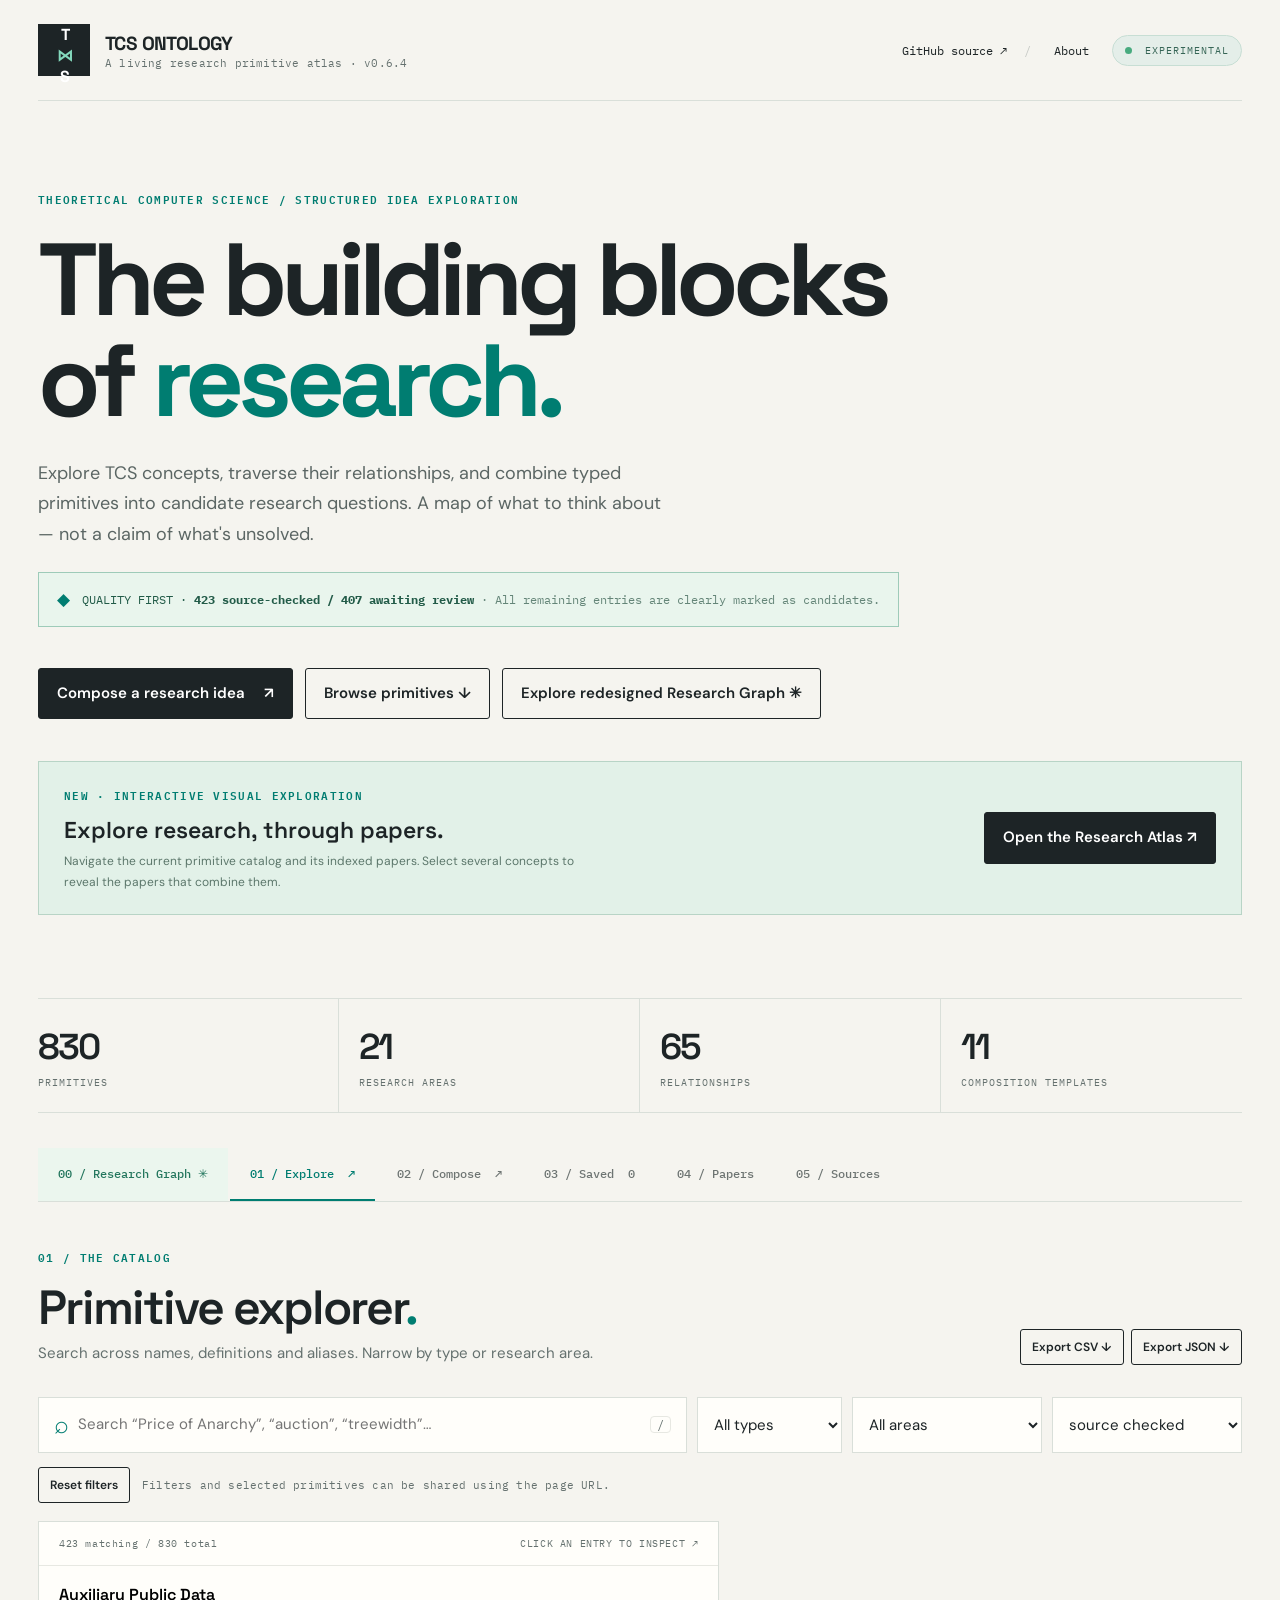
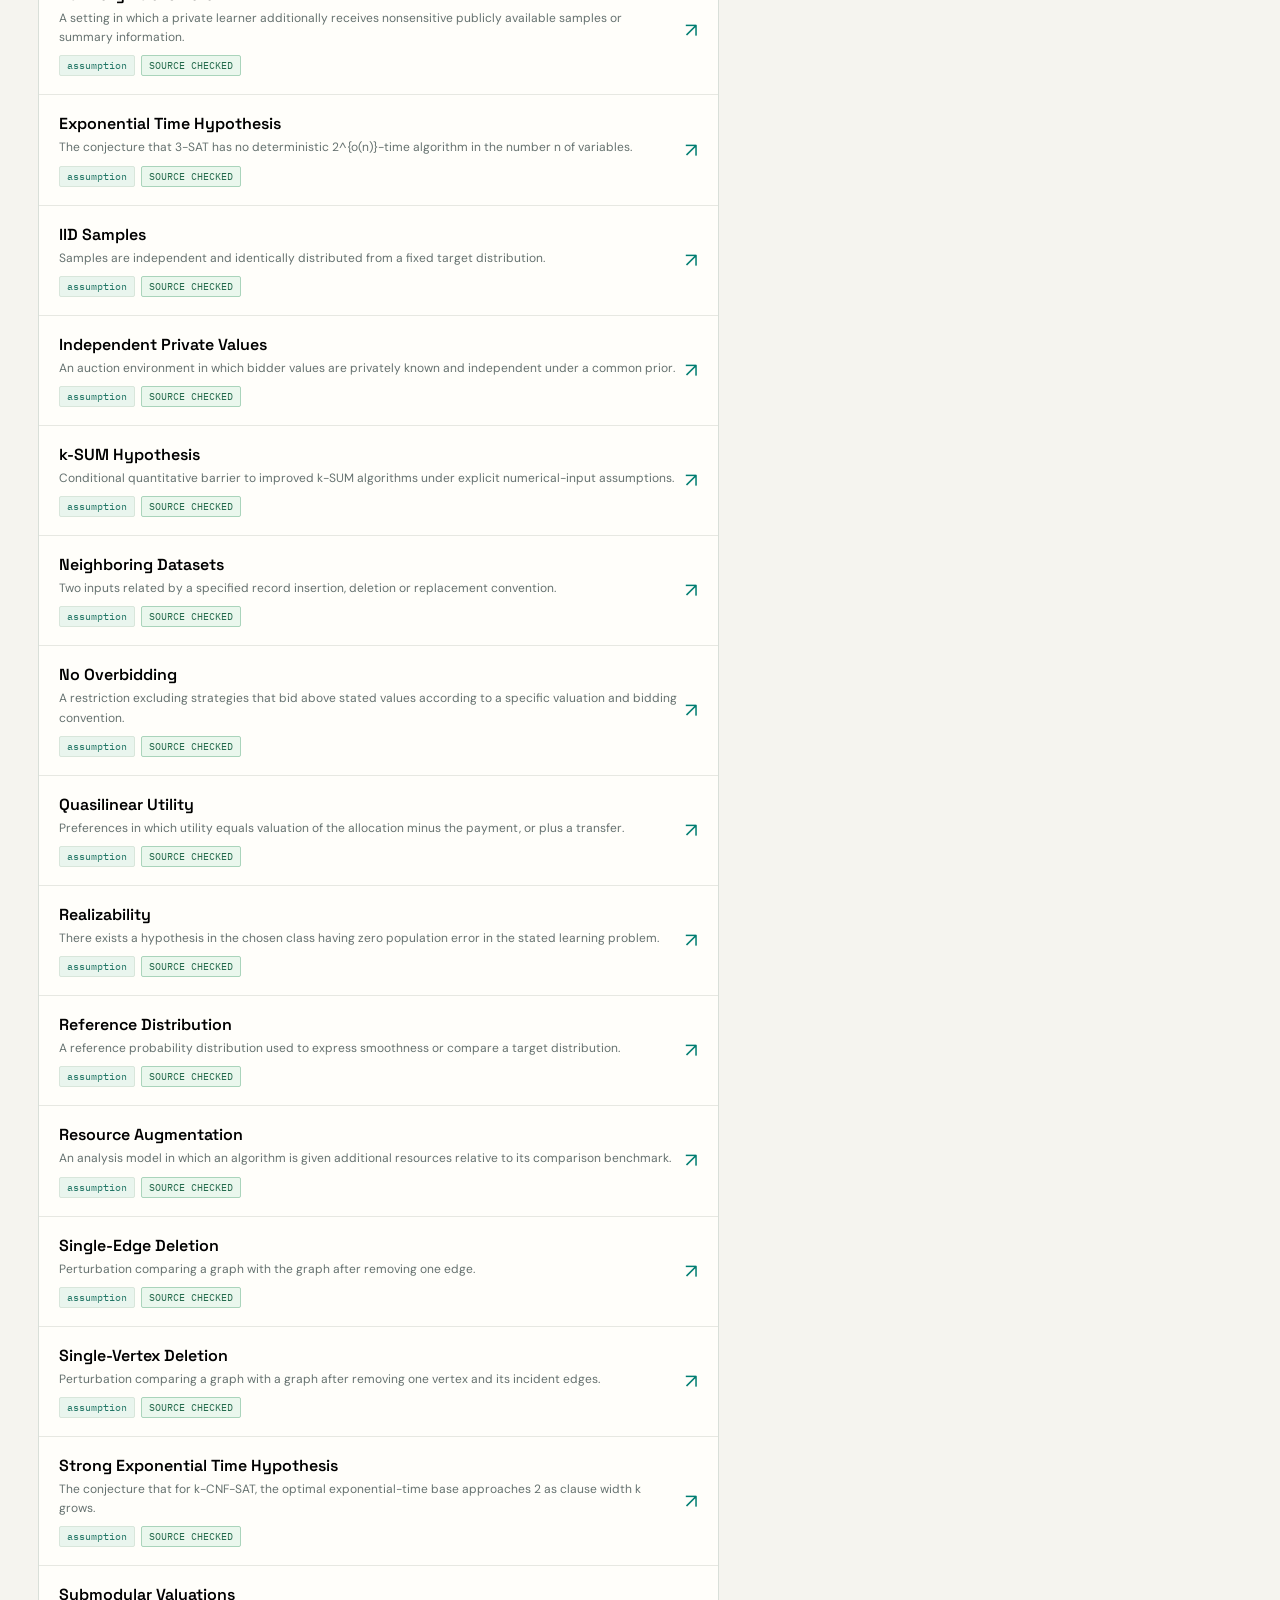
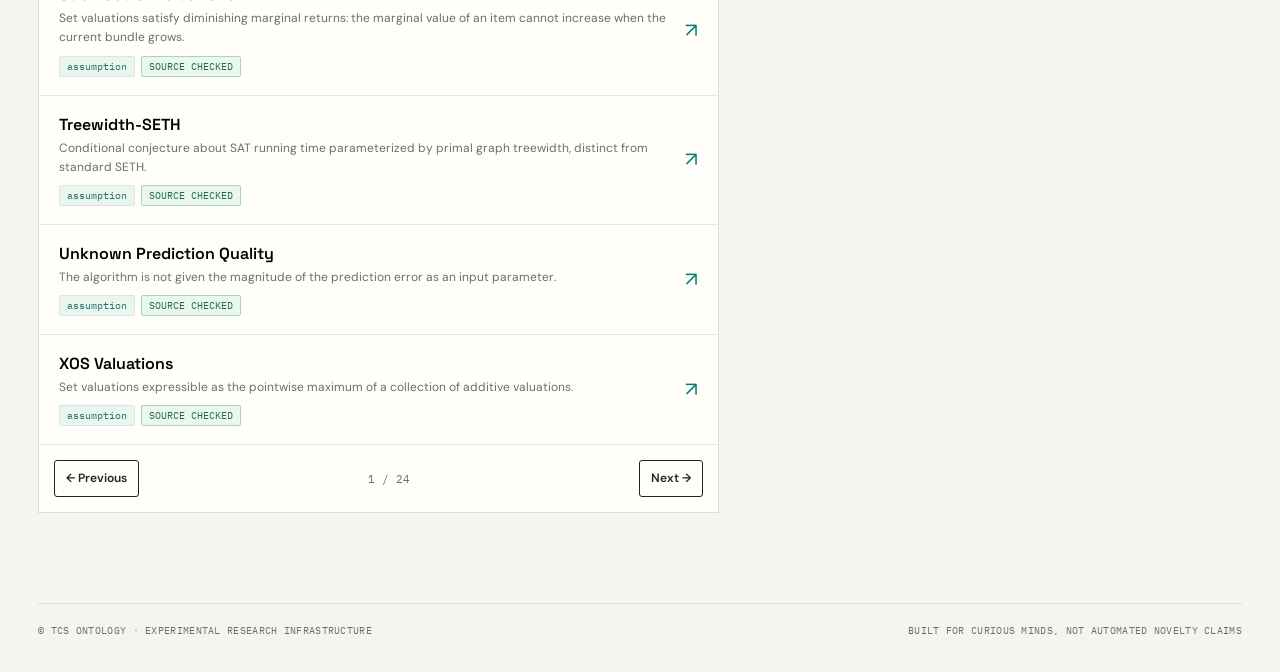
==== commit 4d82d8b8: "Fix atlas filtering, shareable views, resilient saves and corpus maintenance" ====
--- a/tcs-ontology/index.html
+++ b/tcs-ontology/index.html
@@ -2,21 +2,22 @@
 <html lang="en"><head><meta charset="utf-8"/><meta name="viewport" content="width=device-width,initial-scale=1"/><meta name="description" content="TCS Ontology: a typed, open collection of theoretical computer science primitives and a research question composer."/><title>TCS Ontology — Primitive Atlas</title><link rel="stylesheet" href="./styles.css"></head>
 <body>
 <div class="shell">
-<header class="site-head"><div class="logo"><div class="logo-mark">T<span>⋈</span>S</div><div><div class="brand">TCS ONTOLOGY</div><div class="tiny muted">A living research primitive atlas · v0.5</div></div></div><div class="head-right"><a href="https://github.com/wuwenhao2002/wuwenhao2002.github.io/tree/main/tcs-ontology" target="_blank" rel="noopener">GitHub source ↗</a><span class="sep">/</span><button class="text-btn" id="helpButton">About</button><span class="status"><span class="dot"></span> EXPERIMENTAL</span></div></header>
-<section class="hero"><div class="eyebrow">THEORETICAL COMPUTER SCIENCE / STRUCTURED IDEA EXPLORATION</div><h1>The building blocks<br>of <em>research.</em></h1><p>Explore TCS concepts, traverse their relationships, and combine typed primitives into candidate research questions. A map of what to think about — not a claim of what's unsolved.</p><div class="quality-banner"><span class="quality-icon">◆</span><span>QUALITY FIRST · <strong id="reviewedStat">Loading reviewed coverage…</strong><span class="quality-sub"> · All remaining entries are clearly marked as candidates.</span></span></div><div class="hero-actions"><button class="primary" id="goComposer">Compose a research idea <span>↗</span></button><button class="secondary" id="goExplorer">Browse primitives ↓</button><a class="secondary" href="./map.html">Explore redesigned Research Graph ✳</a></div><div class="map-teaser"><div><span class="eyebrow">NEW · INTERACTIVE VISUAL EXPLORATION</span><strong>Explore research, through papers.</strong><p>Navigate 719 primitives and 218 distinct indexed papers. Select several concepts to reveal the papers that combine them.</p></div><a class="primary" href="./map.html">Open the Research Atlas ↗</a></div><div class="hero-grid"><div><strong id="statPrimitives">—</strong><span>PRIMITIVES</span></div><div><strong id="statFields">—</strong><span>RESEARCH AREAS</span></div><div><strong id="statRelations">—</strong><span>RELATIONSHIPS</span></div><div><strong id="statTemplates">—</strong><span>COMPOSITION TEMPLATES</span></div></div></section>
+<header class="site-head"><div class="logo"><div class="logo-mark">T<span>⋈</span>S</div><div><div class="brand">TCS ONTOLOGY</div><div class="tiny muted">A living research primitive atlas · v0.6.4</div></div></div><div class="head-right"><a href="https://github.com/wuwenhao2002/wuwenhao2002.github.io/tree/main/tcs-ontology" target="_blank" rel="noopener">GitHub source ↗</a><span class="sep">/</span><button class="text-btn" id="helpButton">About</button><span class="status"><span class="dot"></span> EXPERIMENTAL</span></div></header>
+<section class="hero"><div class="eyebrow">THEORETICAL COMPUTER SCIENCE / STRUCTURED IDEA EXPLORATION</div><h1>The building blocks<br>of <em>research.</em></h1><p>Explore TCS concepts, traverse their relationships, and combine typed primitives into candidate research questions. A map of what to think about — not a claim of what's unsolved.</p><div class="quality-banner"><span class="quality-icon">◆</span><span>QUALITY FIRST · <strong id="reviewedStat">Loading reviewed coverage…</strong><span class="quality-sub"> · All remaining entries are clearly marked as candidates.</span></span></div><div class="hero-actions"><button class="primary" id="goComposer">Compose a research idea <span>↗</span></button><button class="secondary" id="goExplorer">Browse primitives ↓</button><a class="secondary" href="./map.html">Explore redesigned Research Graph ✳</a></div><div class="map-teaser"><div><span class="eyebrow">NEW · INTERACTIVE VISUAL EXPLORATION</span><strong>Explore research, through papers.</strong><p>Navigate the current primitive catalog and its indexed papers. Select several concepts to reveal the papers that combine them.</p></div><a class="primary" href="./map.html">Open the Research Atlas ↗</a></div><div class="hero-grid"><div><strong id="statPrimitives">—</strong><span>PRIMITIVES</span></div><div><strong id="statFields">—</strong><span>RESEARCH AREAS</span></div><div><strong id="statRelations">—</strong><span>RELATIONSHIPS</span></div><div><strong id="statTemplates">—</strong><span>COMPOSITION TEMPLATES</span></div></div></section>
 <div class="body-main">
 <nav class="tabs" aria-label="Views"><a class="tab tab-map" href="./map.html">00 / Research Graph ✳</a><button class="tab active" data-view="explore">01 / Explore <span>↗</span></button><button class="tab" data-view="compose">02 / Compose <span>↗</span></button><button class="tab" data-view="saved">03 / Saved <span id="savedCount">0</span></button><button class="tab" data-view="papers">04 / Papers</button><button class="tab" data-view="sources">05 / Sources</button></nav>
 <section id="explore" class="view"><div class="section-head"><div><div class="eyebrow">01 / THE CATALOG</div><h2>Primitive explorer<span class="accent-dot">.</span></h2><p>Search across names, definitions and aliases. Narrow by type or research area.</p></div><div class="head-actions"><button class="secondary small" id="downloadCsv">Export CSV ↓</button><button class="secondary small" id="downloadJson">Export JSON ↓</button></div></div>
-<div id="loadingState" class="loading-state" role="status">Loading validated knowledge base…</div><div class="search-line"><label class="searchbox"><span class="searchicon">⌕</span><input id="search" type="search" placeholder="Search “Price of Anarchy”, “auction”, “treewidth”…" autocomplete="off"/><span class="shortcut">/</span></label><select id="kindFilter" aria-label="Filter type"><option value="">All types</option></select><select id="areaFilter" aria-label="Filter field"><option value="">All areas</option></select><select id="reviewFilter" aria-label="Filter review status"><option value="source_checked">Source checked</option></select></div>
-<div class="catalog-layout"><div class="results"><div class="results-meta"><span id="resultCount">Loading…</span><span>CLICK AN ENTRY TO INSPECT ↗</span></div><div class="result-list" id="resultList"></div><div class="pagination"><button class="secondary small" id="prevPage">← Previous</button><span id="pageNumber"></span><button class="secondary small" id="nextPage">Next →</button></div></div><aside class="inspector" id="inspector"><div class="empty-state"><div class="big-glyph">⌘</div><strong>Select a primitive</strong><p>Inspect definitions, related concepts and scholarly evidence links.</p></div></aside></div>
+<div id="loadingState" class="loading-state" role="status">Loading validated knowledge base…</div><div class="search-line"><label class="searchbox"><span class="searchicon">⌕</span><input id="search" type="search" aria-label="Search primitives by name, definition or alias" placeholder="Search “Price of Anarchy”, “auction”, “treewidth”…" autocomplete="off"/><span class="shortcut">/</span></label><select id="kindFilter" aria-label="Filter type"><option value="">All types</option></select><select id="areaFilter" aria-label="Filter field"><option value="">All areas</option></select><select id="reviewFilter" aria-label="Filter review status"><option value="source_checked">Source checked</option></select></div>
+<div class="filter-actions"><button class="secondary small" id="resetFilters">Reset filters</button><span class="tiny muted">Filters and selected primitives can be shared using the page URL.</span></div><div class="catalog-layout"><div class="results"><div class="results-meta"><span id="resultCount" role="status" aria-live="polite" aria-atomic="true">Loading…</span><span>CLICK AN ENTRY TO INSPECT ↗</span></div><div class="result-list" id="resultList"></div><div class="pagination"><button class="secondary small" id="prevPage">← Previous</button><span id="pageNumber"></span><button class="secondary small" id="nextPage">Next →</button></div></div><aside class="inspector" id="inspector" aria-label="Selected primitive details"><div class="empty-state"><div class="big-glyph">⌘</div><strong>Select a primitive</strong><p>Inspect definitions, related concepts and scholarly evidence links.</p></div></aside></div>
 </section>
 <section id="compose" class="view hidden"><div class="section-head"><div><div class="eyebrow">02 / THE IDEA LAB</div><h2>Research composer<span class="accent-dot">.</span></h2><p>Build candidate questions by combining primitives in typed slots, with contextual warnings.</p></div></div>
 <div class="composer-policy"><label><input type="checkbox" checked id="composerChecked"/> Prefer source-checked primitives only</label><p>Mathematical compatibility is scoped to explicitly described models. Known incompatible tuples are excluded; unlisted combinations remain unverified.</p></div><div class="composer-grid"><div class="composer-form"><label class="field-label" for="ruleSelect">RESEARCH PATTERN</label><select id="ruleSelect"></select><p class="form-hint" id="ruleDesc"></p><div id="slotControls"></div><div class="composer-buttons"><button id="generateButton" class="primary">Generate candidate ↗</button><button id="shuffleButton" class="secondary">↻ Randomize slots</button></div><p class="caveat-inline">⚠ Suggested combinations are not necessarily well-posed, novel, or open research problems. Always specify mathematical models and verify literature.</p></div><div class="output"><div class="eyebrow">GENERATED HYPOTHESIS</div><div id="ideaOutput" class="generated-placeholder">Select a pattern and click “Generate candidate” to construct a research direction.</div><div class="output-actions"><button class="secondary small" id="saveIdea" disabled>☆ Save idea</button><button class="secondary small" id="copyIdea" disabled>Copy ↗</button><button class="secondary small" id="downloadIdeas">Export saved JSON ↓</button></div><div id="ideaEvidence"></div><div class="idea-notice"><strong>Interpretation ≠ validation</strong><p>A generated title is a prompt for investigation, not evidence of originality. The evidence box only reports manually linked literature; a blank result means “not checked.”</p></div></div></div>
 </section>
-<section id="saved" class="view hidden"><div class="section-head"><div><div class="eyebrow">03 / YOUR WORKSPACE</div><h2>Saved ideas<span class="accent-dot">.</span></h2><p>Saved locally in your browser. Export before clearing browser data or switching devices.</p></div></div><div id="savedList" class="saved-list"></div></section>
+<section id="saved" class="view hidden"><div class="section-head"><div><div class="eyebrow">03 / YOUR WORKSPACE</div><h2>Saved ideas<span class="accent-dot">.</span></h2><p>Saved locally in your browser when storage is available. Export before clearing browser data or switching devices.</p><button class="secondary small" id="exportSaved">Export saved JSON</button></div></div><div id="savedList" class="saved-list"></div></section>
 <section id="papers" class="view hidden"><div class="section-head papers-header"><div><div class="eyebrow">PAPER-BASED COMBINATIONS</div><h2>Recent research patterns<span class="accent-dot">.</span></h2><p>Representative papers classified into problem, model, lens and property roles.</p></div></div><div id="paperList" class="paper-grid"></div></section><section id="sources" class="view hidden"><div class="section-head"><div><div class="eyebrow">04 / PROVENANCE</div><h2>Sources & methodology<span class="accent-dot">.</span></h2><p>Source pointers, inspirations, and limits of this initial release.</p></div></div><div id="sourceSummary" class="quality-counter">Loading provenance coverage…</div><div class="source-note">This is an <strong>original editorial seed</strong>, not a bulk import of OpenAlex or CSO. Bibliographic sources linked below are not endorsements of every ontology entry. Individual definitions require review. “Related literature” never implies a specific theorem unless its scope explicitly says so.</div><div id="sourceList" class="source-list"></div></section>
 </div>
 <footer><span>© TCS ONTOLOGY · EXPERIMENTAL RESEARCH INFRASTRUCTURE</span><span>BUILT FOR CURIOUS MINDS, NOT AUTOMATED NOVELTY CLAIMS</span></footer></div>
+<div id="storageStatus" class="storage-notice" role="status" hidden></div>
 <div id="toast" class="toast" role="status" aria-live="polite"></div>
 <dialog id="about"><form method="dialog"><button class="close-dialog" aria-label="Close">×</button></form><div class="eyebrow">ABOUT THE PROJECT</div><h2>TCS Ontology</h2><p>Machine-readable theoretical CS primitives and typed rules to help researchers and AI systems explore combinations of problems, models, methods, assumptions and properties.</p><p>Currently a curated-but-unreviewed seed covering multiple TCS areas. Blank definitions are deliberate TODOs. To propose corrections, open a GitHub pull request and include citations and precise mathematical scope.</p><p><a href="./README.md" target="_blank">Read project documentation ↗</a></p></dialog>
-<script src="./app.js" defer></script></body></html>+<script src="./app.js" defer></script></body></html>
--- a/tcs-ontology/styles.css
+++ b/tcs-ontology/styles.css
@@ -20,4 +20,10 @@
 @media(max-width:650px){.search-line{grid-template-columns:1fr}.searchbox{grid-column:1}.quality-sub{display:block}.saved-item{display:block}.saved-actions{margin-top:16px}}
 @media(prefers-reduced-motion:reduce){*,*:before,*:after{scroll-behavior:auto!important;transition:none!important;animation:none!important}}
 
-.map-teaser{display:flex;align-items:center;justify-content:space-between;gap:30px;margin:42px 0 0;padding:22px 25px;background:#e2f1e8;border:1px solid #b8d4c6}.map-teaser strong{font:600 23px 'Space Grotesk';display:block;margin-top:8px}.map-teaser p{font-size:12px;max-width:530px;margin:6px 0 0;color:#5c776b}.map-teaser .primary{white-space:nowrap}.tab-map{background:#ebf6ee;color:#23765d!important;text-decoration:none}.detail-paper{padding:11px 0;border-bottom:1px solid var(--line)}.detail-paper a{display:block;font-size:12px;color:var(--teal);line-height:1.5}.papers-header{margin-top:55px}.paper-grid{display:grid;grid-template-columns:repeat(2,minmax(0,1fr));gap:14px}.paper-card{border:1px solid var(--border);background:var(--panel);padding:20px}.paper-card h3{font:600 17px/1.4 'Space Grotesk';margin:10px 0}.paper-card p{font-size:12px;color:var(--muted);line-height:1.7}.paper-source{color:var(--teal);font:11px 'IBM Plex Mono'}.paper-primitives{margin-top:16px;display:flex;flex-wrap:wrap;gap:6px}.paper-primitive{border:1px solid #b9d8c3;background:#e8f5eb;color:#34765e;border-radius:2px;padding:5px 7px;font:10px 'IBM Plex Mono'}.paper-primitive:hover{background:#c7ead6}@media(max-width:750px){.map-teaser{display:block}.map-teaser .primary{margin-top:18px}.paper-grid{grid-template-columns:1fr}}+.map-teaser{display:flex;align-items:center;justify-content:space-between;gap:30px;margin:42px 0 0;padding:22px 25px;background:#e2f1e8;border:1px solid #b8d4c6}.map-teaser strong{font:600 23px 'Space Grotesk';display:block;margin-top:8px}.map-teaser p{font-size:12px;max-width:530px;margin:6px 0 0;color:#5c776b}.map-teaser .primary{white-space:nowrap}.tab-map{background:#ebf6ee;color:#23765d!important;text-decoration:none}.detail-paper{padding:11px 0;border-bottom:1px solid var(--line)}.detail-paper a{display:block;font-size:12px;color:var(--teal);line-height:1.5}.papers-header{margin-top:55px}.paper-grid{display:grid;grid-template-columns:repeat(2,minmax(0,1fr));gap:14px}.paper-card{border:1px solid var(--border);background:var(--panel);padding:20px}.paper-card h3{font:600 17px/1.4 'Space Grotesk';margin:10px 0}.paper-card p{font-size:12px;color:var(--muted);line-height:1.7}.paper-source{color:var(--teal);font:11px 'IBM Plex Mono'}.paper-primitives{margin-top:16px;display:flex;flex-wrap:wrap;gap:6px}.paper-primitive{border:1px solid #b9d8c3;background:#e8f5eb;color:#34765e;border-radius:2px;padding:5px 7px;font:10px 'IBM Plex Mono'}.paper-primitive:hover{background:#c7ead6}@media(max-width:750px){.map-teaser{display:block}.map-teaser .primary{margin-top:18px}.paper-grid{grid-template-columns:1fr}}
+
+/* Catalog navigation and browser-only recovery notices. */
+.filter-actions{display:flex;align-items:center;gap:12px;flex-wrap:wrap;margin:-5px 0 18px}
+.storage-notice{position:sticky;bottom:0;padding:12px 20px;background:#fff1d9;border-top:1px solid #d7bc7e;color:#704b15;font-size:13px;z-index:2}
+.storage-notice[hidden]{display:none}
+@media(max-width:650px){.filter-actions .tiny{line-height:1.6}}
